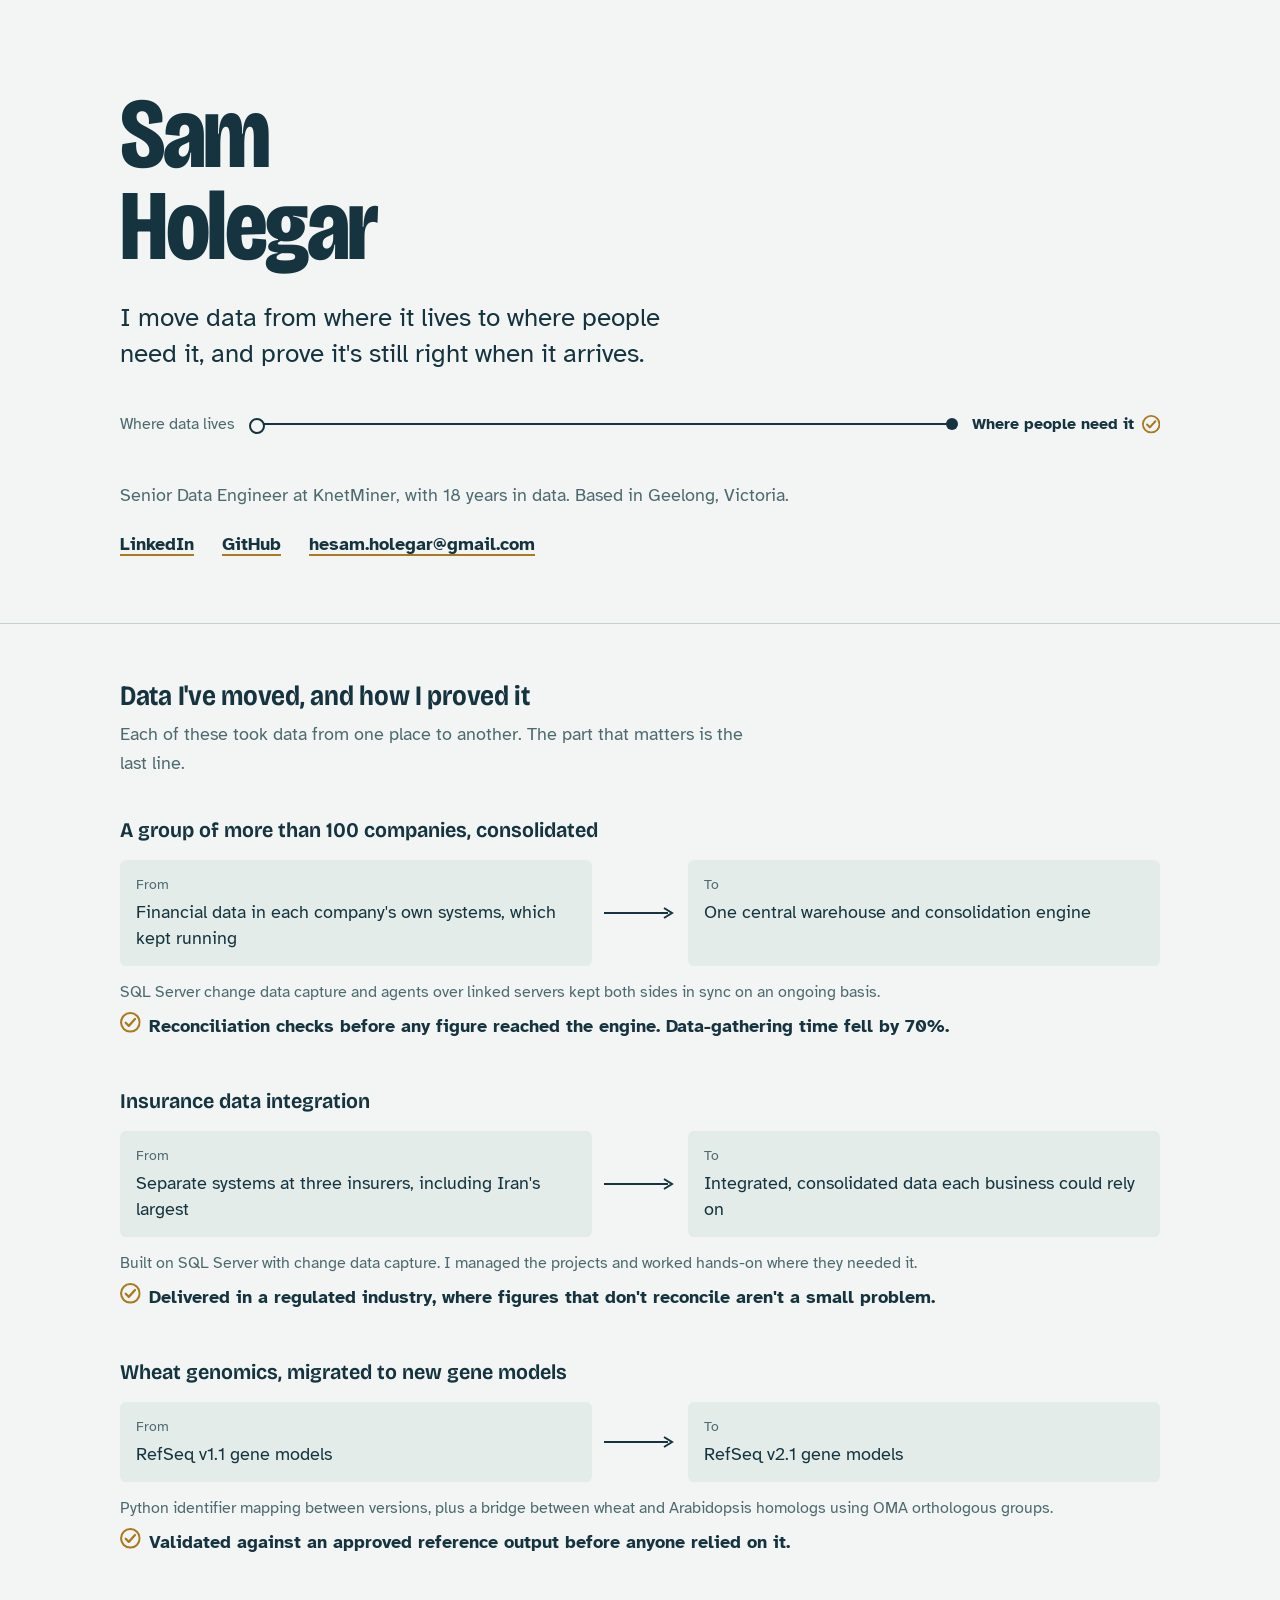
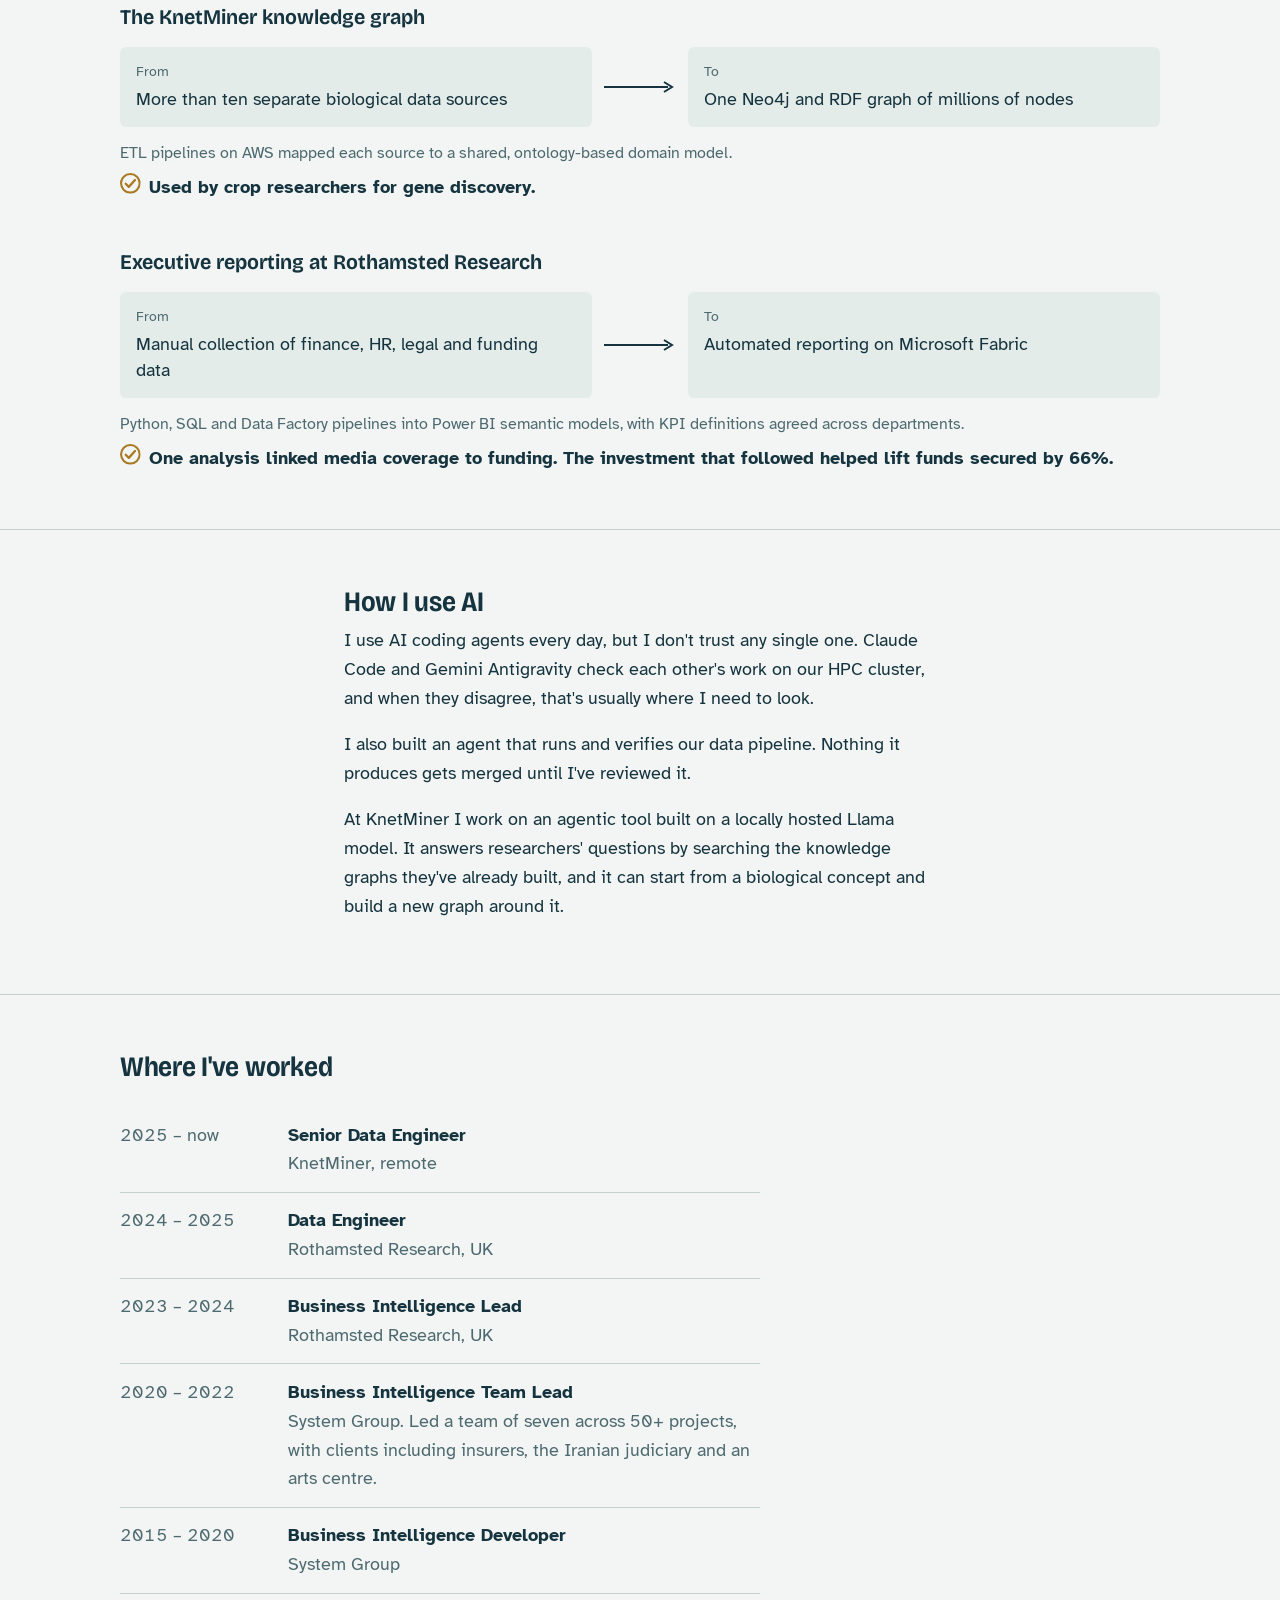
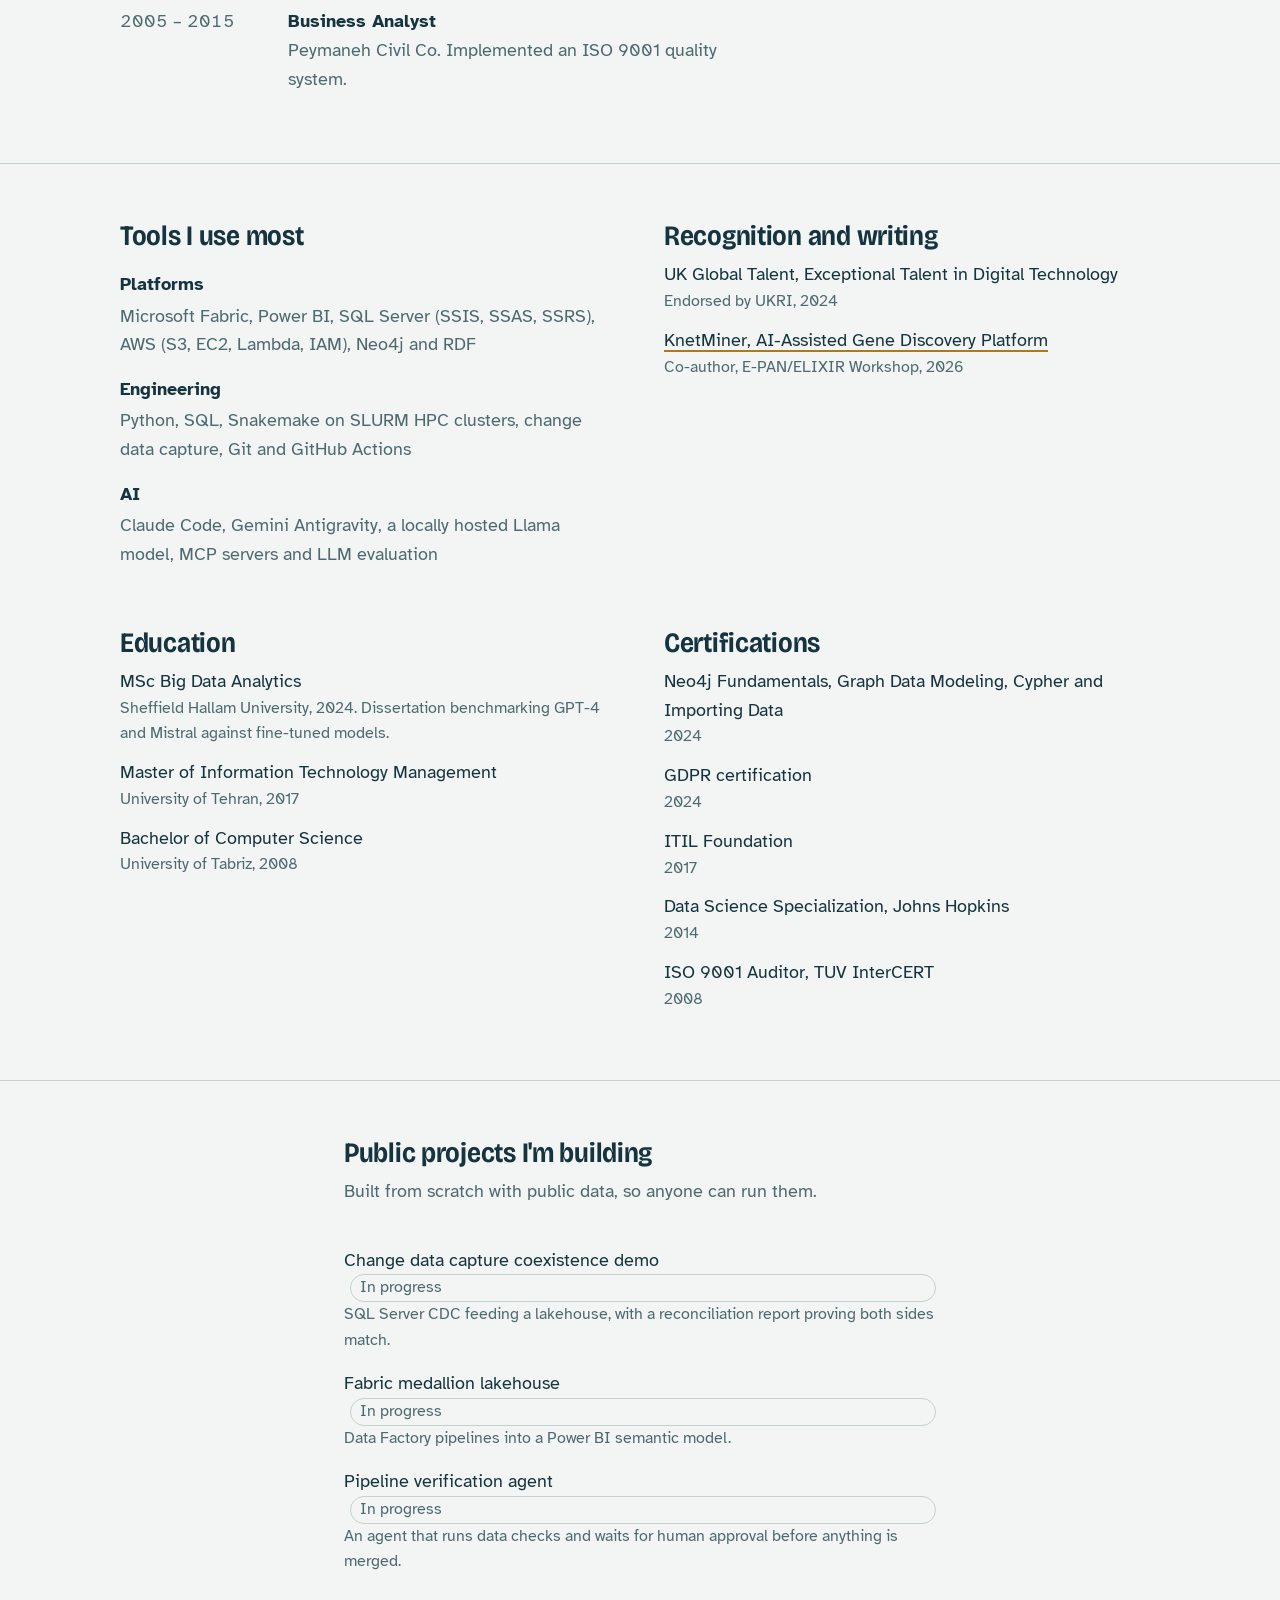
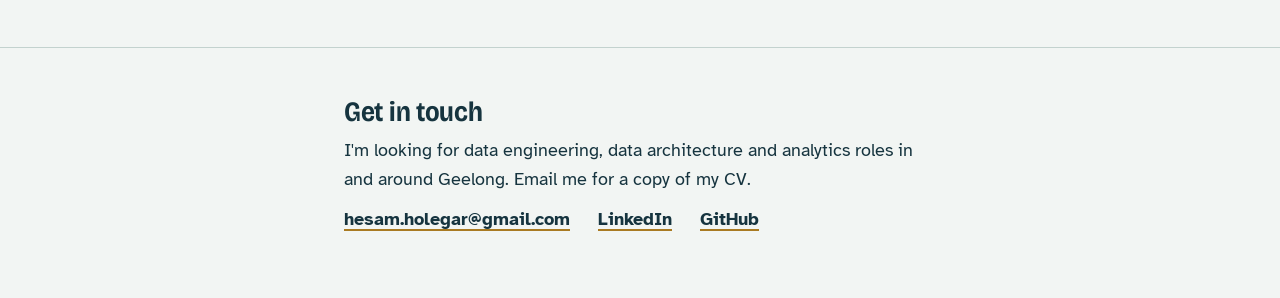
==== index.html @ 8b922f8f "Add files via upload" ====
<!DOCTYPE html>
<html lang="en-AU">
<head>
<meta charset="utf-8">
<meta name="viewport" content="width=device-width, initial-scale=1">
<title>Sam Holegar, data engineer in Geelong</title>
<meta name="description" content="Sam Holegar is a data engineer in Geelong, Victoria. Data migration, change data capture, Microsoft Fabric, AWS and agentic AI.">
<meta property="og:title" content="Sam Holegar, data engineer in Geelong">
<meta property="og:description" content="I move data from where it lives to where people need it, and prove it's still right when it arrives.">
<meta property="og:type" content="website">
<meta name="color-scheme" content="light dark">
<link rel="preconnect" href="https://fonts.googleapis.com">
<link rel="preconnect" href="https://fonts.gstatic.com" crossorigin>
<link href="https://fonts.googleapis.com/css2?family=Atkinson+Hyperlegible:wght@400;700&family=Bricolage+Grotesque:opsz,wdth,wght@12..96,75..100,400..800&display=swap" rel="stylesheet">
<style>
  :root {
    --paper: #F2F5F3;
    --ink: #16343F;
    --muted: #4E6A70;
    --line: #C3D2CE;
    --wheat: #A97A22;
    --tint: #E4ECE9;
    --display: "Bricolage Grotesque", "Avenir Next Condensed", "Arial Narrow", system-ui, sans-serif;
    --text: "Atkinson Hyperlegible", "Segoe UI", system-ui, sans-serif;
  }
  @media (prefers-color-scheme: dark) {
    :root {
      color-scheme: dark;
      --paper: #0F2229;
      --ink: #E4ECE8;
      --muted: #9DB3B2;
      --line: #2B4852;
      --wheat: #D9B45E;
      --tint: #15303A;
    }
  }

  * { box-sizing: border-box; }
  html { -webkit-text-size-adjust: 100%; }
  body {
    margin: 0;
    background: var(--paper);
    color: var(--ink);
    font-family: var(--text);
    font-size: 1.125rem;
    line-height: 1.6;
  }
  a { color: inherit; text-decoration-color: var(--wheat); text-decoration-thickness: 2px; text-underline-offset: 4px; }
  a:hover { text-decoration-thickness: 3px; }
  :focus-visible { outline: 3px solid var(--wheat); outline-offset: 3px; border-radius: 2px; }

  .skip { position: absolute; left: -999px; top: 0; background: var(--ink); color: var(--paper); padding: .5rem 1rem; }
  .skip:focus { left: 1rem; top: 1rem; z-index: 10; }

  .wrap { max-width: 68rem; margin: 0 auto; padding: 0 1.5rem; }
  .measure { max-width: 40rem; }

  /* Hero */
  header.hero { padding: 5.5rem 0 4rem; }
  h1 {
    font-family: var(--display);
    font-variation-settings: "wdth" 82, "opsz" 96;
    font-weight: 750;
    font-size: clamp(3rem, 9vw, 6.25rem);
    line-height: .92;
    letter-spacing: -.025em;
    margin: 0 0 1.75rem;
  }
  .thesis { font-size: clamp(1.25rem, 2.4vw, 1.6rem); line-height: 1.4; margin: 0 0 2.5rem; max-width: 34rem; }

  /* The signature line: where data lives, to where people need it, checked */
  .journey { display: grid; grid-template-columns: auto 1fr auto; align-items: center; gap: 1rem; margin: 0 0 2.75rem; color: var(--muted); font-size: 1rem; }
  .journey .track { position: relative; height: 2px; background: var(--ink); }
  .journey .track::before, .journey .track::after { content: ""; position: absolute; top: -5px; width: 12px; height: 12px; border-radius: 50%; }
  .journey .track::before { left: -2px; background: var(--paper); border: 2px solid var(--ink); }
  .journey .track::after { right: -2px; background: var(--ink); }
  .journey .end { display: inline-flex; align-items: center; gap: .5rem; color: var(--ink); font-weight: 700; }
  .check { width: 1.15em; height: 1.15em; flex: none; color: var(--wheat); }

  .who { margin: 0 0 1.25rem; color: var(--muted); }
  .links { display: flex; flex-wrap: wrap; gap: .75rem 1.75rem; margin: 0; padding: 0; list-style: none; font-weight: 700; }

  /* Sections */
  section { padding: 3.5rem 0; border-top: 1px solid var(--line); }
  h2 {
    font-family: var(--display);
    font-variation-settings: "wdth" 90, "opsz" 48;
    font-weight: 650;
    font-size: 1.75rem;
    line-height: 1.15;
    letter-spacing: -.01em;
    margin: 0 0 .5rem;
  }
  .lede { color: var(--muted); margin: 0 0 2.5rem; }
  h3 { font-family: var(--display); font-variation-settings: "wdth" 95, "opsz" 24; font-weight: 650; font-size: 1.3rem; margin: 0 0 1rem; line-height: 1.25; }

  /* Work as reconciliations */
  .moves { list-style: none; margin: 0; padding: 0; display: grid; gap: 3rem; }
  .move .flow { display: grid; grid-template-columns: 1fr 4.5rem 1fr; align-items: stretch; gap: .75rem; }
  .side { background: var(--tint); padding: .9rem 1rem; border-radius: 6px; }
  .side small { display: block; color: var(--muted); font-size: .85rem; margin-bottom: .2rem; }
  .side p { margin: 0; line-height: 1.45; }
  .arrow { align-self: center; color: var(--ink); }
  .arrow svg { display: block; width: 100%; height: 14px; }
  .arrow .v { display: none; }
  .how { margin: .9rem 0 .4rem; color: var(--muted); font-size: 1rem; }
  .proof { display: flex; gap: .5rem; align-items: flex-start; margin: 0; font-weight: 700; }

  /* AI */
  .ai p { margin: 0 0 1.1rem; }

  /* Timeline (a real sequence) */
  .timeline { list-style: none; margin: 0; padding: 0; }
  .timeline li { display: grid; grid-template-columns: 9.5rem 1fr; gap: 1rem; padding: .85rem 0; border-bottom: 1px solid var(--line); }
  .timeline li:last-child { border-bottom: 0; }
  .timeline .when { color: var(--muted); font-variant-numeric: tabular-nums; }
  .timeline .role { font-weight: 700; }
  .timeline .where { display: block; font-weight: 400; color: var(--muted); }

  .cols { display: grid; grid-template-columns: repeat(2, minmax(0, 1fr)); gap: 2.5rem 3rem; }
  .plain { margin: 0; padding: 0; list-style: none; }
  .plain li { margin: 0 0 .7rem; }
  .plain li span { display: block; color: var(--muted); font-size: 1rem; }
  .stack dt { font-weight: 700; margin-top: 1rem; }
  .stack dt:first-child { margin-top: 0; }
  .stack dd { margin: .15rem 0 0; color: var(--muted); }

  .building li { margin-bottom: 1rem; }
  .status { display: inline-block; font-size: .85rem; color: var(--muted); border: 1px solid var(--line); border-radius: 999px; padding: 0 .6rem; margin-left: .35rem; }

  footer { border-top: 1px solid var(--line); padding: 3rem 0 4rem; }
  footer p { margin: 0 0 .75rem; }

  @media (max-width: 720px) {
    body { font-size: 1.0625rem; }
    header.hero { padding: 3.5rem 0 3rem; }
    .journey { grid-template-columns: 1fr; gap: .6rem; }
    .journey .track { height: 2px; width: 100%; }
    .move .flow { grid-template-columns: 1fr; }
    .arrow { justify-self: start; width: 14px; height: 2.25rem; }
    .arrow svg { width: 14px; height: 100%; transform: none; }
    .arrow .h { display: none; }
    .arrow .v { display: block; }
    .timeline li { grid-template-columns: 1fr; gap: .1rem; }
    .cols { grid-template-columns: 1fr; }
  }
</style>
</head>
<body>
<a class="skip" href="#work">Skip to my work</a>

<svg width="0" height="0" style="position:absolute" aria-hidden="true">
  <symbol id="tick" viewBox="0 0 20 20"><circle cx="10" cy="10" r="9" fill="none" stroke="currentColor" stroke-width="2"/><path d="M5.5 10.4l3 3 6-6.6" fill="none" stroke="currentColor" stroke-width="2.2" stroke-linecap="round" stroke-linejoin="round"/></symbol>
</svg>

<header class="hero">
  <div class="wrap">
    <h1>Sam<br>Holegar</h1>
    <p class="thesis">I move data from where it lives to where people need it, and prove it's still right when it arrives.</p>

    <div class="journey" aria-hidden="true">
      <span>Where data lives</span>
      <span class="track"></span>
      <span class="end">Where people need it <svg class="check"><use href="#tick"/></svg></span>
    </div>

    <p class="who">Senior Data Engineer at KnetMiner, with 18 years in data. Based in Geelong, Victoria.</p>
    <ul class="links">
      <li><a href="https://www.linkedin.com/in/holegar">LinkedIn</a></li>
      <li><a href="https://github.com/holegar">GitHub</a></li>
      <li><a href="mailto:hesam.holegar@gmail.com">hesam.holegar@gmail.com</a></li>
    </ul>
  </div>
</header>

<main>
  <section id="work">
    <div class="wrap">
      <h2>Data I've moved, and how I proved it</h2>
      <p class="lede measure">Each of these took data from one place to another. The part that matters is the last line.</p>

      <ol class="moves">
        <li class="move">
          <h3>A group of more than 100 companies, consolidated</h3>
          <div class="flow">
            <div class="side"><small>From</small><p>Financial data in each company's own systems, which kept running</p></div>
            <div class="arrow" aria-hidden="true"><svg class="h" viewBox="0 0 72 14" preserveAspectRatio="none"><path d="M0 7h64" stroke="currentColor" stroke-width="2"/><path d="M60 2l8 5-8 5" fill="none" stroke="currentColor" stroke-width="2"/></svg><svg class="v" viewBox="0 0 14 36" preserveAspectRatio="none"><path d="M7 0v28" stroke="currentColor" stroke-width="2"/><path d="M2 24l5 8 5-8" fill="none" stroke="currentColor" stroke-width="2"/></svg></div>
            <div class="side"><small>To</small><p>One central warehouse and consolidation engine</p></div>
          </div>
          <p class="how">SQL Server change data capture and agents over linked servers kept both sides in sync on an ongoing basis.</p>
          <p class="proof"><svg class="check"><use href="#tick"/></svg><span>Reconciliation checks before any figure reached the engine. Data-gathering time fell by 70%.</span></p>
        </li>

        <li class="move">
          <h3>Insurance data integration</h3>
          <div class="flow">
            <div class="side"><small>From</small><p>Separate systems at three insurers, including Iran's largest</p></div>
            <div class="arrow" aria-hidden="true"><svg class="h" viewBox="0 0 72 14" preserveAspectRatio="none"><path d="M0 7h64" stroke="currentColor" stroke-width="2"/><path d="M60 2l8 5-8 5" fill="none" stroke="currentColor" stroke-width="2"/></svg><svg class="v" viewBox="0 0 14 36" preserveAspectRatio="none"><path d="M7 0v28" stroke="currentColor" stroke-width="2"/><path d="M2 24l5 8 5-8" fill="none" stroke="currentColor" stroke-width="2"/></svg></div>
            <div class="side"><small>To</small><p>Integrated, consolidated data each business could rely on</p></div>
          </div>
          <p class="how">Built on SQL Server with change data capture. I managed the projects and worked hands-on where they needed it.</p>
          <p class="proof"><svg class="check"><use href="#tick"/></svg><span>Delivered in a regulated industry, where figures that don't reconcile aren't a small problem.</span></p>
        </li>

        <li class="move">
          <h3>Wheat genomics, migrated to new gene models</h3>
          <div class="flow">
            <div class="side"><small>From</small><p>RefSeq v1.1 gene models</p></div>
            <div class="arrow" aria-hidden="true"><svg class="h" viewBox="0 0 72 14" preserveAspectRatio="none"><path d="M0 7h64" stroke="currentColor" stroke-width="2"/><path d="M60 2l8 5-8 5" fill="none" stroke="currentColor" stroke-width="2"/></svg><svg class="v" viewBox="0 0 14 36" preserveAspectRatio="none"><path d="M7 0v28" stroke="currentColor" stroke-width="2"/><path d="M2 24l5 8 5-8" fill="none" stroke="currentColor" stroke-width="2"/></svg></div>
            <div class="side"><small>To</small><p>RefSeq v2.1 gene models</p></div>
          </div>
          <p class="how">Python identifier mapping between versions, plus a bridge between wheat and Arabidopsis homologs using OMA orthologous groups.</p>
          <p class="proof"><svg class="check"><use href="#tick"/></svg><span>Validated against an approved reference output before anyone relied on it.</span></p>
        </li>

        <li class="move">
          <h3>The KnetMiner knowledge graph</h3>
          <div class="flow">
            <div class="side"><small>From</small><p>More than ten separate biological data sources</p></div>
            <div class="arrow" aria-hidden="true"><svg class="h" viewBox="0 0 72 14" preserveAspectRatio="none"><path d="M0 7h64" stroke="currentColor" stroke-width="2"/><path d="M60 2l8 5-8 5" fill="none" stroke="currentColor" stroke-width="2"/></svg><svg class="v" viewBox="0 0 14 36" preserveAspectRatio="none"><path d="M7 0v28" stroke="currentColor" stroke-width="2"/><path d="M2 24l5 8 5-8" fill="none" stroke="currentColor" stroke-width="2"/></svg></div>
            <div class="side"><small>To</small><p>One Neo4j and RDF graph of millions of nodes</p></div>
          </div>
          <p class="how">ETL pipelines on AWS mapped each source to a shared, ontology-based domain model.</p>
          <p class="proof"><svg class="check"><use href="#tick"/></svg><span>Used by crop researchers for gene discovery.</span></p>
        </li>

        <li class="move">
          <h3>Executive reporting at Rothamsted Research</h3>
          <div class="flow">
            <div class="side"><small>From</small><p>Manual collection of finance, HR, legal and funding data</p></div>
            <div class="arrow" aria-hidden="true"><svg class="h" viewBox="0 0 72 14" preserveAspectRatio="none"><path d="M0 7h64" stroke="currentColor" stroke-width="2"/><path d="M60 2l8 5-8 5" fill="none" stroke="currentColor" stroke-width="2"/></svg><svg class="v" viewBox="0 0 14 36" preserveAspectRatio="none"><path d="M7 0v28" stroke="currentColor" stroke-width="2"/><path d="M2 24l5 8 5-8" fill="none" stroke="currentColor" stroke-width="2"/></svg></div>
            <div class="side"><small>To</small><p>Automated reporting on Microsoft Fabric</p></div>
          </div>
          <p class="how">Python, SQL and Data Factory pipelines into Power BI semantic models, with KPI definitions agreed across departments.</p>
          <p class="proof"><svg class="check"><use href="#tick"/></svg><span>One analysis linked media coverage to funding. The investment that followed helped lift funds secured by 66%.</span></p>
        </li>
      </ol>
    </div>
  </section>

  <section class="ai">
    <div class="wrap measure">
      <h2>How I use AI</h2>
      <p>I use AI coding agents every day, but I don't trust any single one. Claude Code and Gemini Antigravity check each other's work on our HPC cluster, and when they disagree, that's usually where I need to look.</p>
      <p>I also built an agent that runs and verifies our data pipeline. Nothing it produces gets merged until I've reviewed it.</p>
      <p>At KnetMiner I work on an agentic tool built on a locally hosted Llama model. It answers researchers' questions by searching the knowledge graphs they've already built, and it can start from a biological concept and build a new graph around it.</p>
    </div>
  </section>

  <section>
    <div class="wrap">
      <h2>Where I've worked</h2>
      <ol class="timeline measure" style="margin-top:1.5rem">
        <li><span class="when">2025 – now</span><span class="role">Senior Data Engineer<span class="where">KnetMiner, remote</span></span></li>
        <li><span class="when">2024 – 2025</span><span class="role">Data Engineer<span class="where">Rothamsted Research, UK</span></span></li>
        <li><span class="when">2023 – 2024</span><span class="role">Business Intelligence Lead<span class="where">Rothamsted Research, UK</span></span></li>
        <li><span class="when">2020 – 2022</span><span class="role">Business Intelligence Team Lead<span class="where">System Group. Led a team of seven across 50+ projects, with clients including insurers, the Iranian judiciary and an arts centre.</span></span></li>
        <li><span class="when">2015 – 2020</span><span class="role">Business Intelligence Developer<span class="where">System Group</span></span></li>
        <li><span class="when">2005 – 2015</span><span class="role">Business Analyst<span class="where">Peymaneh Civil Co. Implemented an ISO 9001 quality system.</span></span></li>
      </ol>
    </div>
  </section>

  <section>
    <div class="wrap cols">
      <div>
        <h2>Tools I use most</h2>
        <dl class="stack">
          <dt>Platforms</dt>
          <dd>Microsoft Fabric, Power BI, SQL Server (SSIS, SSAS, SSRS), AWS (S3, EC2, Lambda, IAM), Neo4j and RDF</dd>
          <dt>Engineering</dt>
          <dd>Python, SQL, Snakemake on SLURM HPC clusters, change data capture, Git and GitHub Actions</dd>
          <dt>AI</dt>
          <dd>Claude Code, Gemini Antigravity, a locally hosted Llama model, MCP servers and LLM evaluation</dd>
        </dl>
      </div>
      <div>
        <h2>Recognition and writing</h2>
        <ul class="plain">
          <li>UK Global Talent, Exceptional Talent in Digital Technology<span>Endorsed by UKRI, 2024</span></li>
          <li><a href="https://zenodo.org/records/21065072">KnetMiner, AI-Assisted Gene Discovery Platform</a><span>Co-author, E-PAN/ELIXIR Workshop, 2026</span></li>
        </ul>
      </div>
      <div>
        <h2>Education</h2>
        <ul class="plain">
          <li>MSc Big Data Analytics<span>Sheffield Hallam University, 2024. Dissertation benchmarking GPT-4 and Mistral against fine-tuned models.</span></li>
          <li>Master of Information Technology Management<span>University of Tehran, 2017</span></li>
          <li>Bachelor of Computer Science<span>University of Tabriz, 2008</span></li>
        </ul>
      </div>
      <div>
        <h2>Certifications</h2>
        <ul class="plain">
          <li>Neo4j Fundamentals, Graph Data Modeling, Cypher and Importing Data<span>2024</span></li>
          <li>GDPR certification<span>2024</span></li>
          <li>ITIL Foundation<span>2017</span></li>
          <li>Data Science Specialization, Johns Hopkins<span>2014</span></li>
          <li>ISO 9001 Auditor, TUV InterCERT<span>2008</span></li>
        </ul>
      </div>
    </div>
  </section>

  <section>
    <div class="wrap measure">
      <h2>Public projects I'm building</h2>
      <p class="lede">Built from scratch with public data, so anyone can run them.</p>
      <ul class="plain building">
        <li>Change data capture coexistence demo <span class="status">In progress</span><span>SQL Server CDC feeding a lakehouse, with a reconciliation report proving both sides match.</span></li>
        <li>Fabric medallion lakehouse <span class="status">In progress</span><span>Data Factory pipelines into a Power BI semantic model.</span></li>
        <li>Pipeline verification agent <span class="status">In progress</span><span>An agent that runs data checks and waits for human approval before anything is merged.</span></li>
      </ul>
    </div>
  </section>
</main>

<footer>
  <div class="wrap measure">
    <h2>Get in touch</h2>
    <p>I'm looking for data engineering, data architecture and analytics roles in and around Geelong. Email me for a copy of my CV.</p>
    <ul class="links">
      <li><a href="mailto:hesam.holegar@gmail.com">hesam.holegar@gmail.com</a></li>
      <li><a href="https://www.linkedin.com/in/holegar">LinkedIn</a></li>
      <li><a href="https://github.com/holegar">GitHub</a></li>
    </ul>
  </div>
</footer>
</body>
</html>
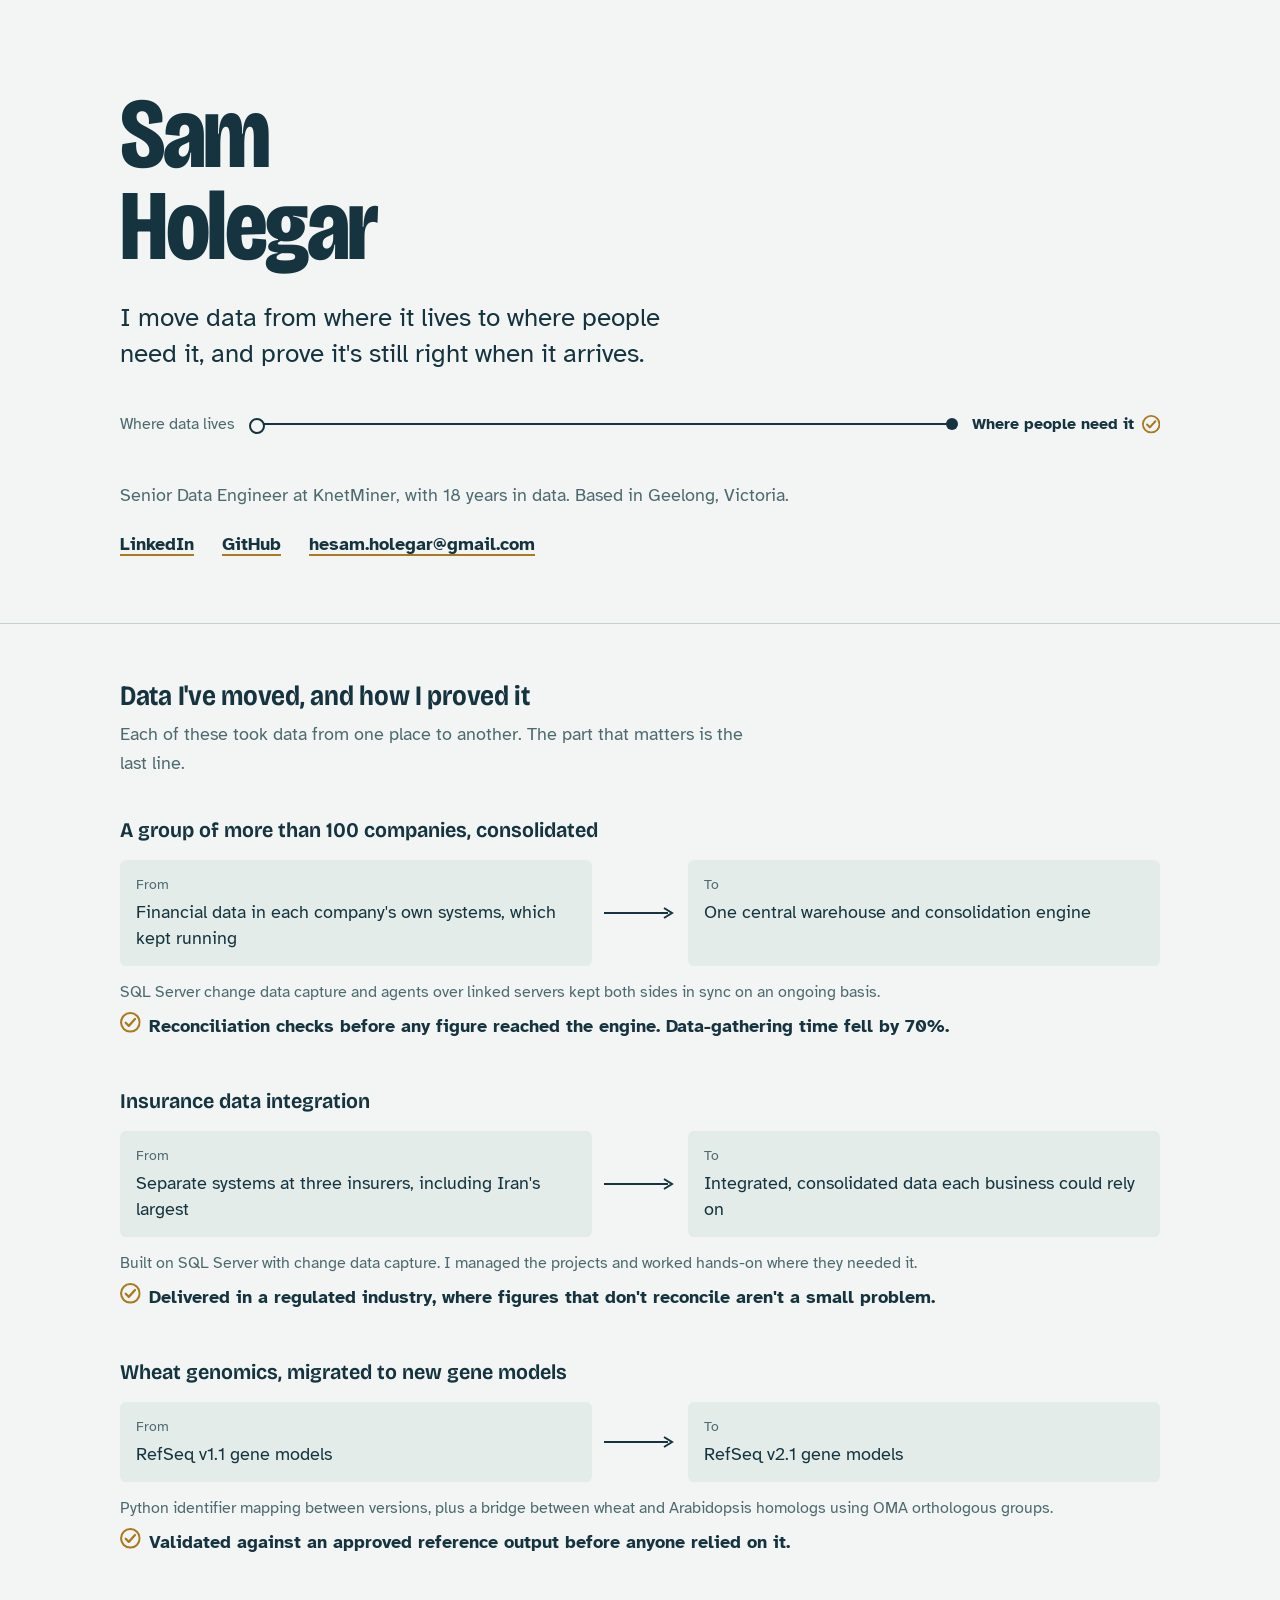
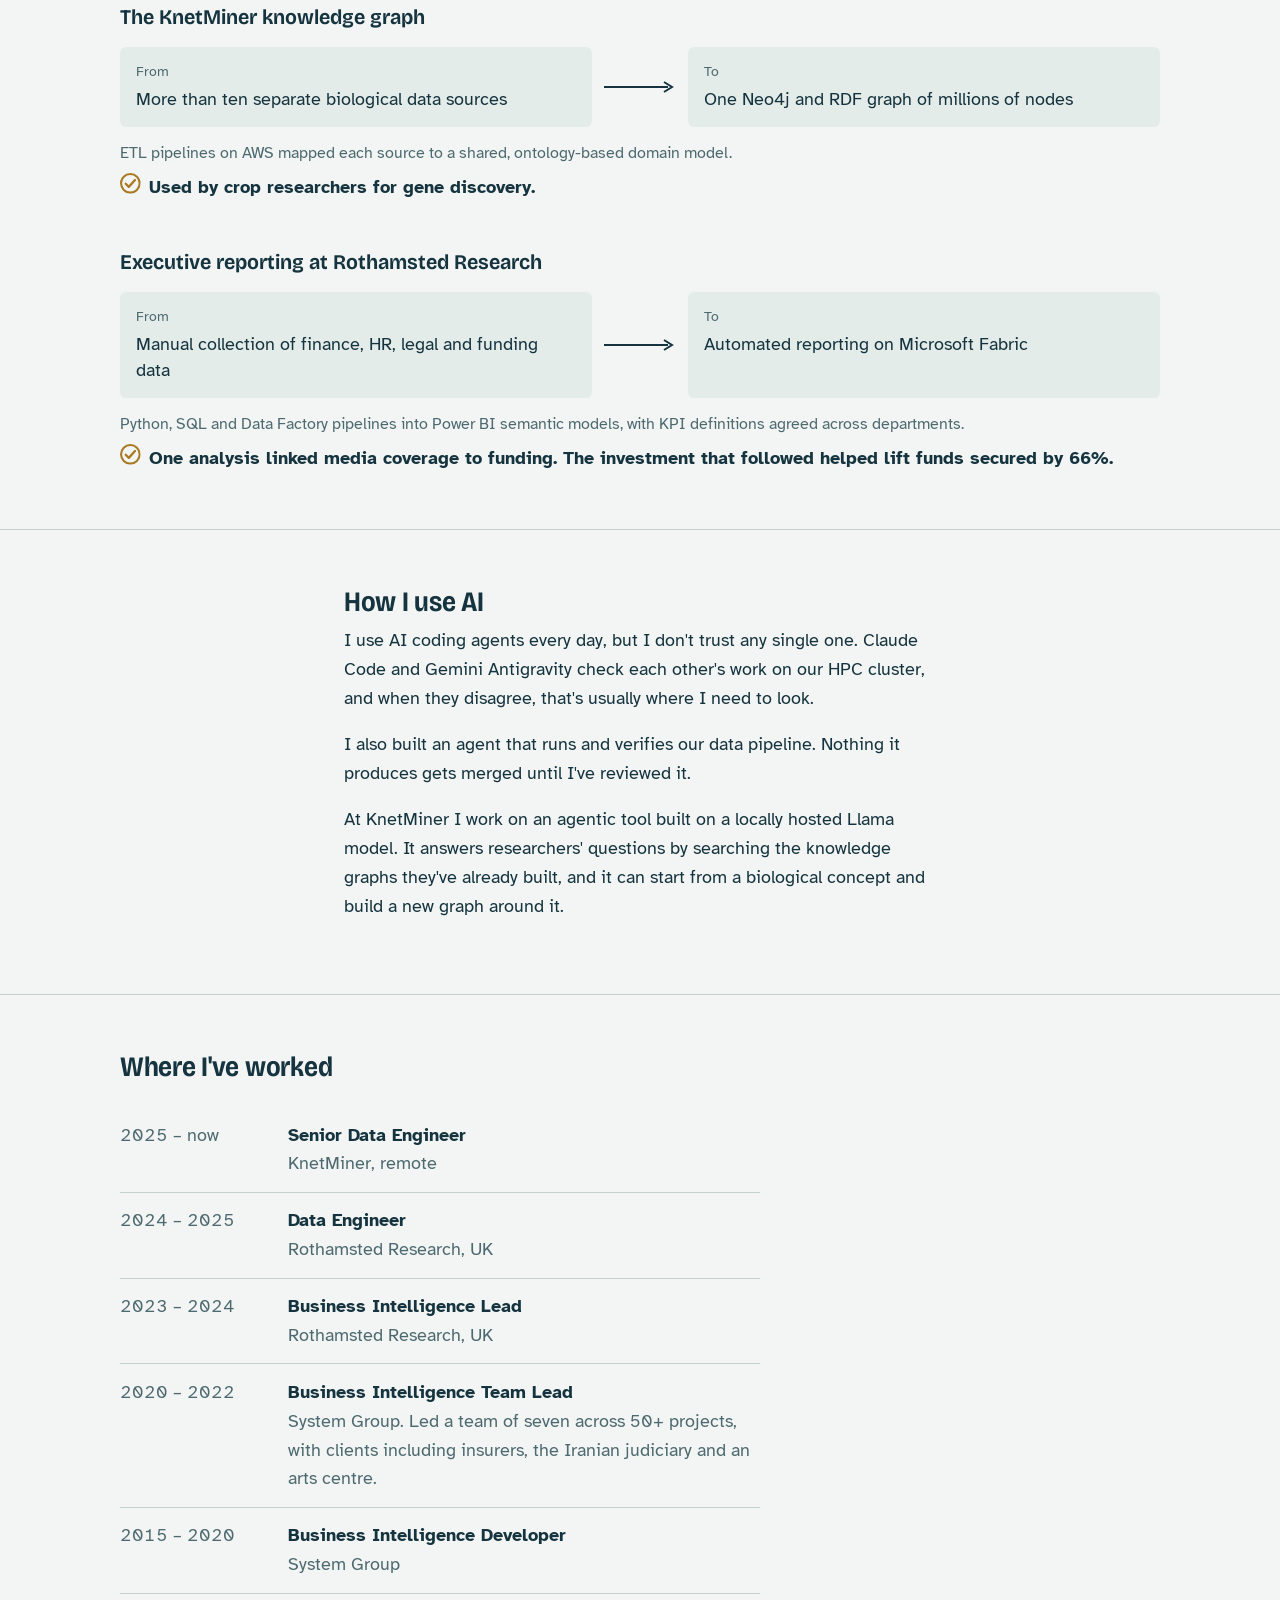
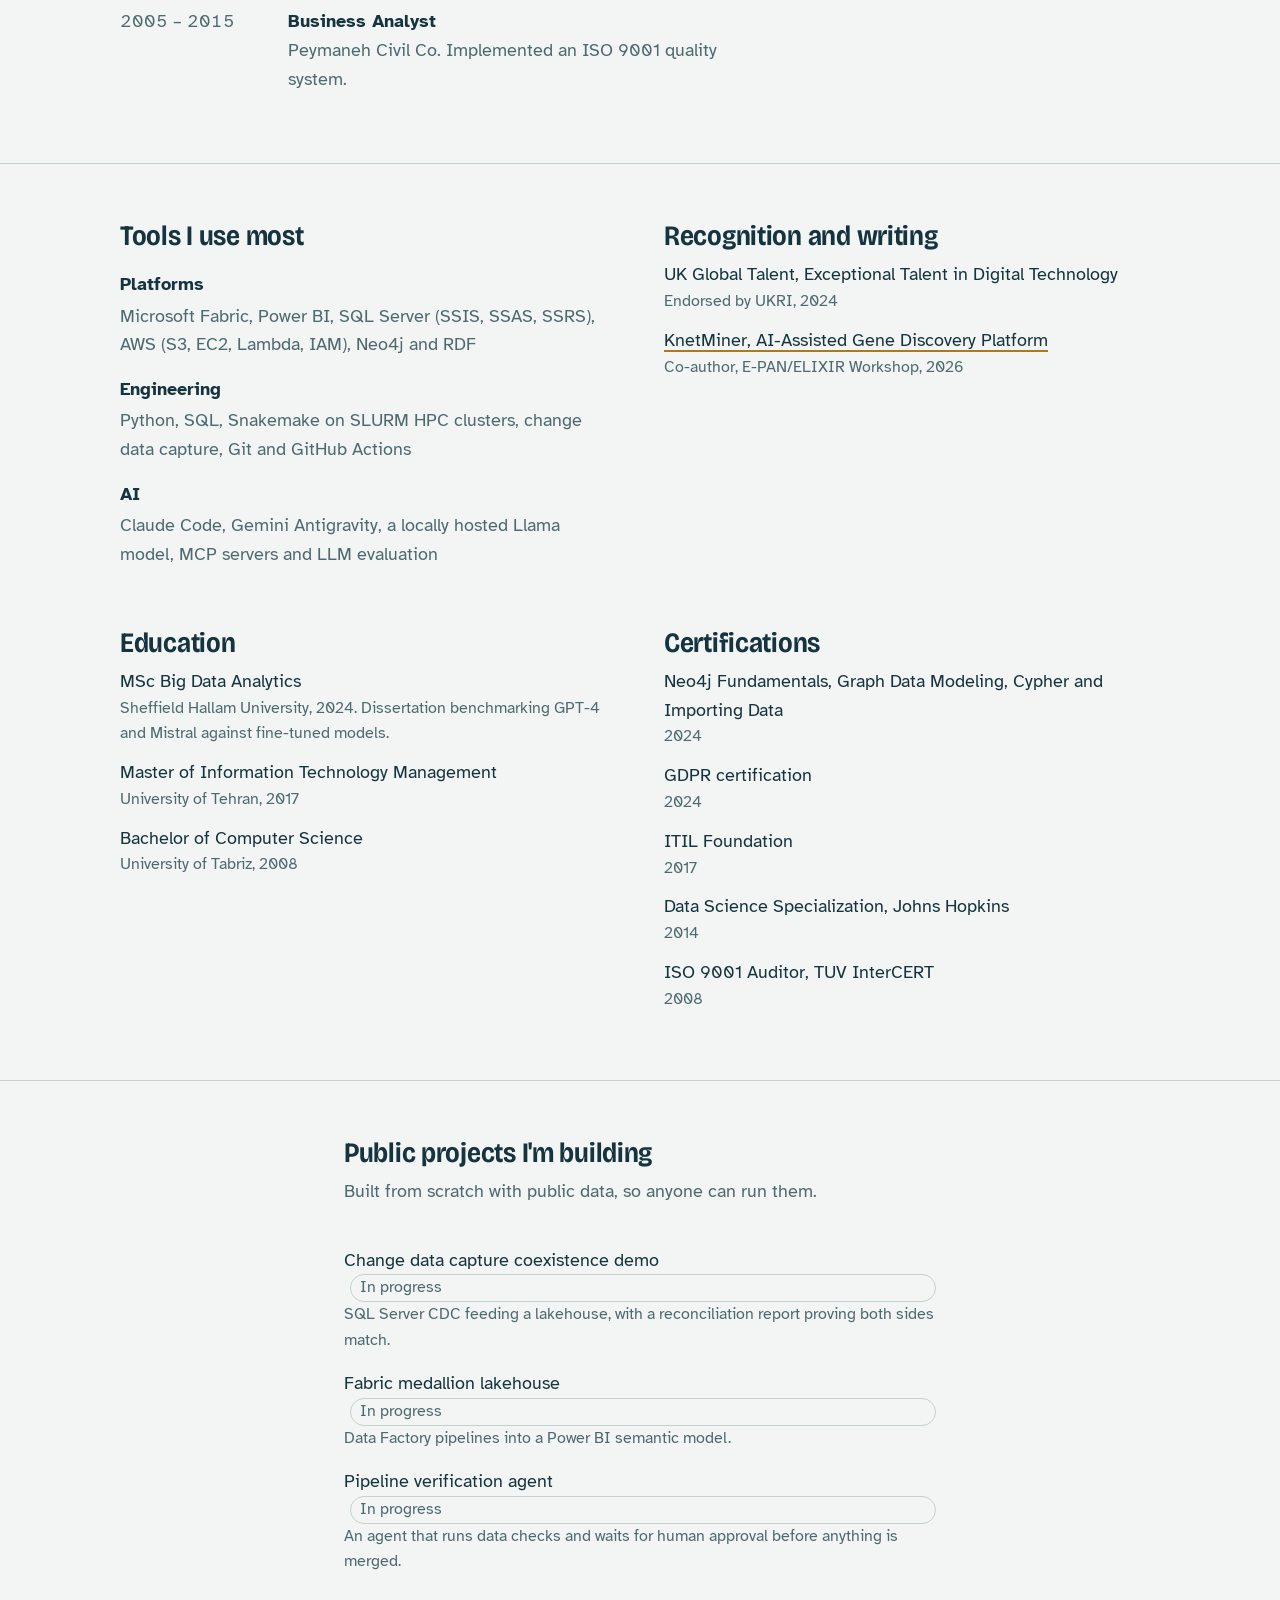
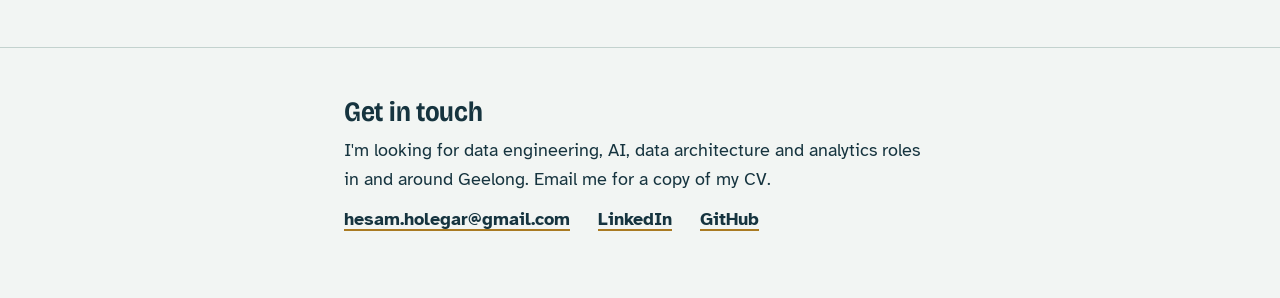
==== commit 9e58c7d2: "Update job roles in footer description" ====
--- a/index.html
+++ b/index.html
@@ -318,7 +318,7 @@
 <footer>
   <div class="wrap measure">
     <h2>Get in touch</h2>
-    <p>I'm looking for data engineering, data architecture and analytics roles in and around Geelong. Email me for a copy of my CV.</p>
+    <p>I'm looking for data engineering, AI, data architecture and analytics roles in and around Geelong. Email me for a copy of my CV.</p>
     <ul class="links">
       <li><a href="mailto:hesam.holegar@gmail.com">hesam.holegar@gmail.com</a></li>
       <li><a href="https://www.linkedin.com/in/holegar">LinkedIn</a></li>
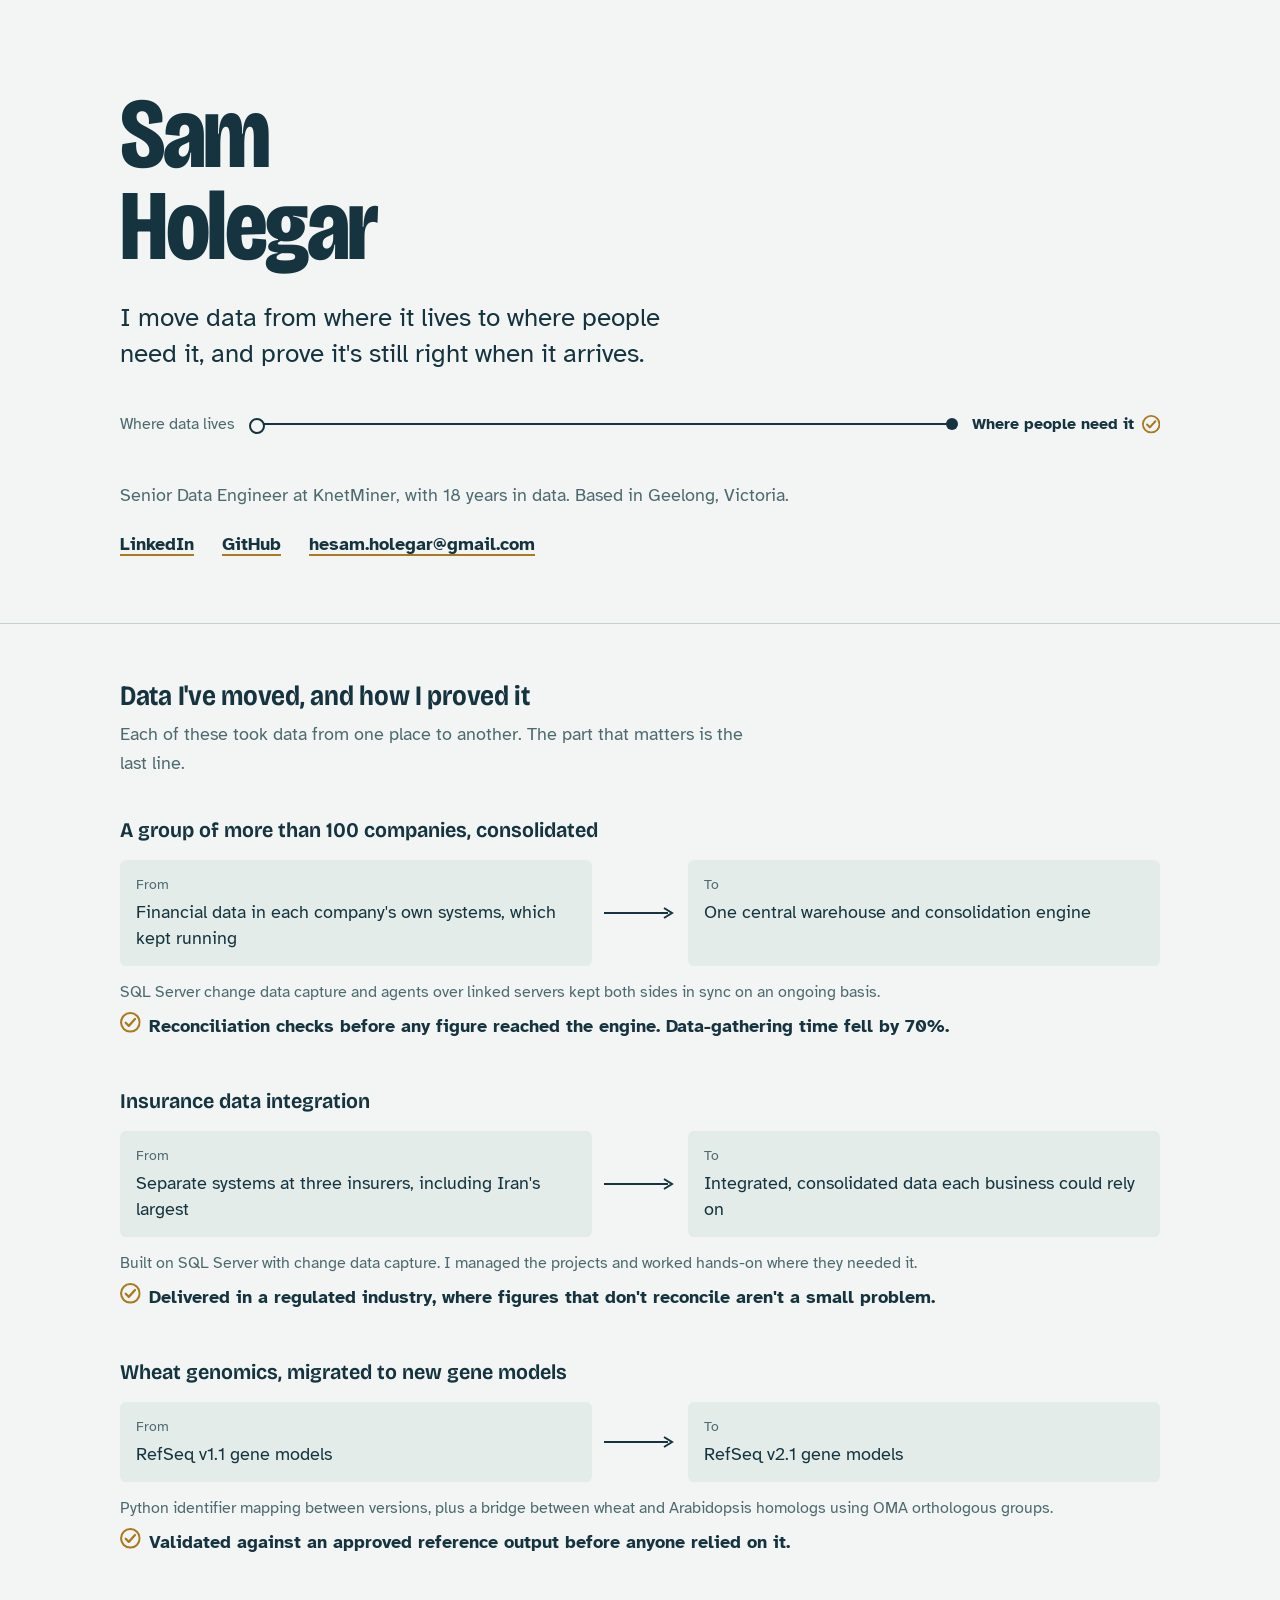
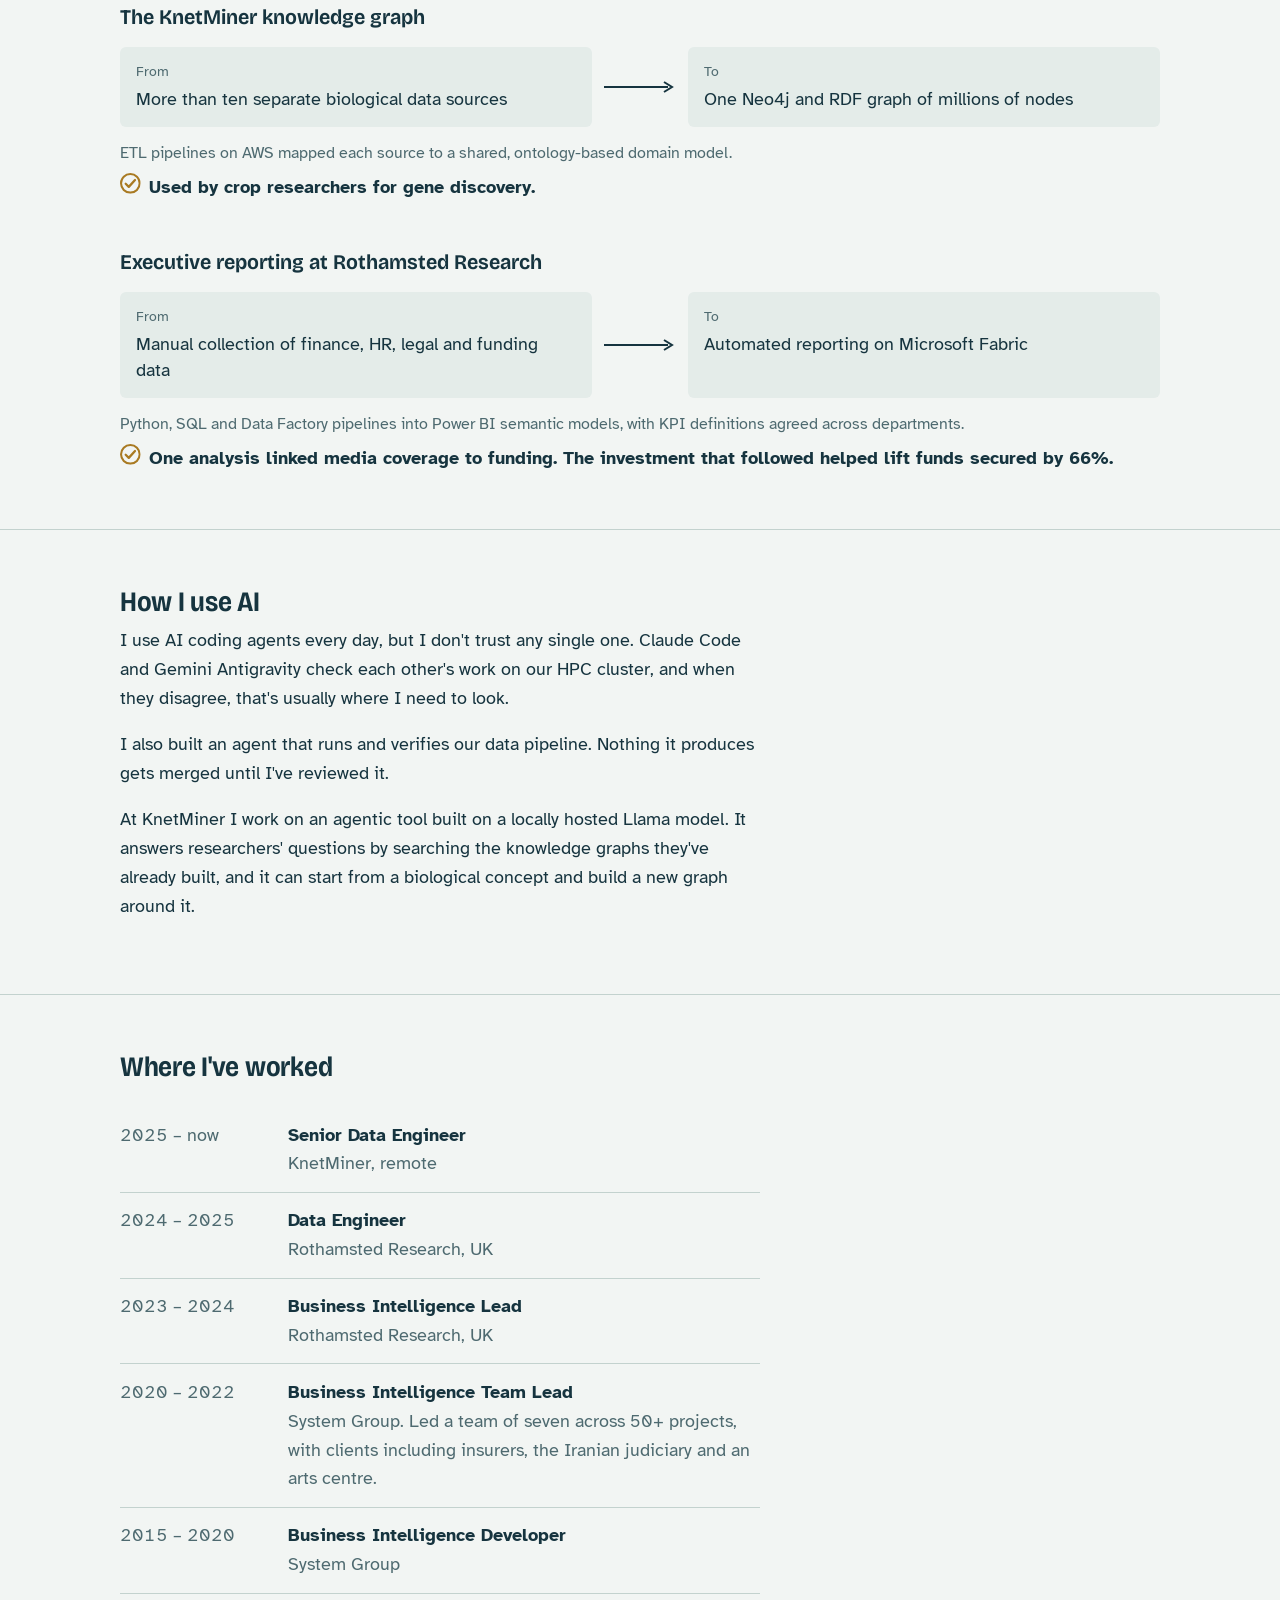
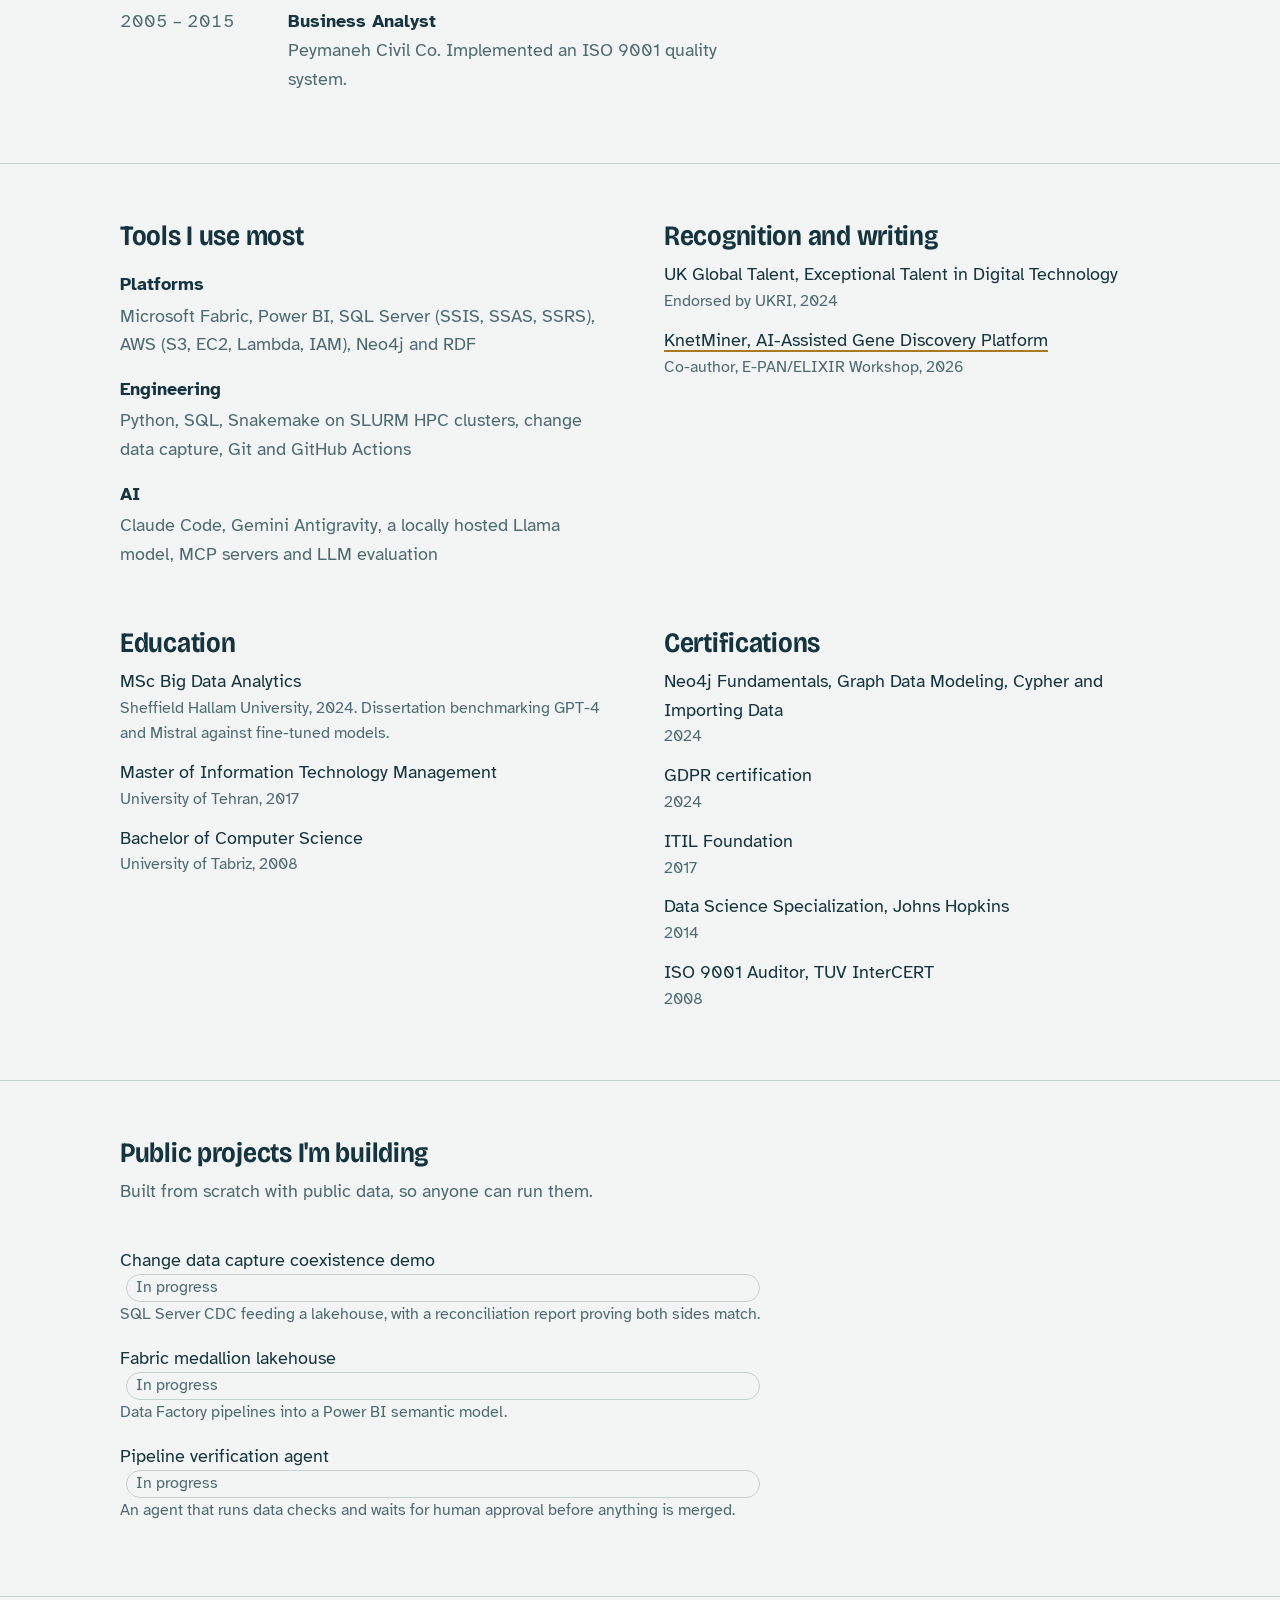
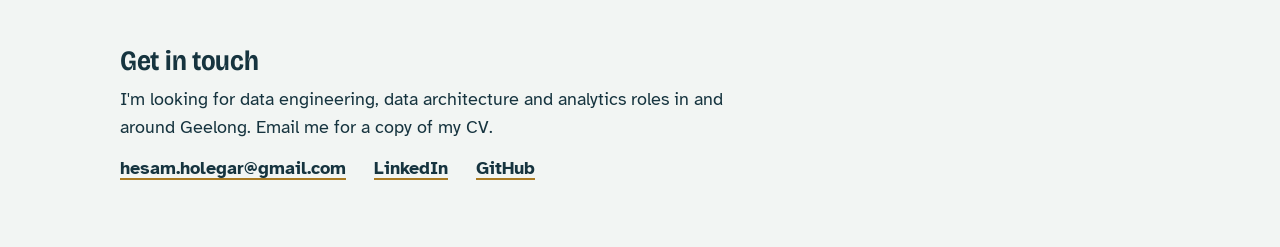
==== commit b2c6eb47: "Publish portfolio site Co-Authored-By: Claude Opus 5.5 <noreply@anthropic.com>" ====
--- a/index.html
+++ b/index.html
@@ -12,139 +12,7 @@
 <link rel="preconnect" href="https://fonts.googleapis.com">
 <link rel="preconnect" href="https://fonts.gstatic.com" crossorigin>
 <link href="https://fonts.googleapis.com/css2?family=Atkinson+Hyperlegible:wght@400;700&family=Bricolage+Grotesque:opsz,wdth,wght@12..96,75..100,400..800&display=swap" rel="stylesheet">
-<style>
-  :root {
-    --paper: #F2F5F3;
-    --ink: #16343F;
-    --muted: #4E6A70;
-    --line: #C3D2CE;
-    --wheat: #A97A22;
-    --tint: #E4ECE9;
-    --display: "Bricolage Grotesque", "Avenir Next Condensed", "Arial Narrow", system-ui, sans-serif;
-    --text: "Atkinson Hyperlegible", "Segoe UI", system-ui, sans-serif;
-  }
-  @media (prefers-color-scheme: dark) {
-    :root {
-      color-scheme: dark;
-      --paper: #0F2229;
-      --ink: #E4ECE8;
-      --muted: #9DB3B2;
-      --line: #2B4852;
-      --wheat: #D9B45E;
-      --tint: #15303A;
-    }
-  }
-
-  * { box-sizing: border-box; }
-  html { -webkit-text-size-adjust: 100%; }
-  body {
-    margin: 0;
-    background: var(--paper);
-    color: var(--ink);
-    font-family: var(--text);
-    font-size: 1.125rem;
-    line-height: 1.6;
-  }
-  a { color: inherit; text-decoration-color: var(--wheat); text-decoration-thickness: 2px; text-underline-offset: 4px; }
-  a:hover { text-decoration-thickness: 3px; }
-  :focus-visible { outline: 3px solid var(--wheat); outline-offset: 3px; border-radius: 2px; }
-
-  .skip { position: absolute; left: -999px; top: 0; background: var(--ink); color: var(--paper); padding: .5rem 1rem; }
-  .skip:focus { left: 1rem; top: 1rem; z-index: 10; }
-
-  .wrap { max-width: 68rem; margin: 0 auto; padding: 0 1.5rem; }
-  .measure { max-width: 40rem; }
-
-  /* Hero */
-  header.hero { padding: 5.5rem 0 4rem; }
-  h1 {
-    font-family: var(--display);
-    font-variation-settings: "wdth" 82, "opsz" 96;
-    font-weight: 750;
-    font-size: clamp(3rem, 9vw, 6.25rem);
-    line-height: .92;
-    letter-spacing: -.025em;
-    margin: 0 0 1.75rem;
-  }
-  .thesis { font-size: clamp(1.25rem, 2.4vw, 1.6rem); line-height: 1.4; margin: 0 0 2.5rem; max-width: 34rem; }
-
-  /* The signature line: where data lives, to where people need it, checked */
-  .journey { display: grid; grid-template-columns: auto 1fr auto; align-items: center; gap: 1rem; margin: 0 0 2.75rem; color: var(--muted); font-size: 1rem; }
-  .journey .track { position: relative; height: 2px; background: var(--ink); }
-  .journey .track::before, .journey .track::after { content: ""; position: absolute; top: -5px; width: 12px; height: 12px; border-radius: 50%; }
-  .journey .track::before { left: -2px; background: var(--paper); border: 2px solid var(--ink); }
-  .journey .track::after { right: -2px; background: var(--ink); }
-  .journey .end { display: inline-flex; align-items: center; gap: .5rem; color: var(--ink); font-weight: 700; }
-  .check { width: 1.15em; height: 1.15em; flex: none; color: var(--wheat); }
-
-  .who { margin: 0 0 1.25rem; color: var(--muted); }
-  .links { display: flex; flex-wrap: wrap; gap: .75rem 1.75rem; margin: 0; padding: 0; list-style: none; font-weight: 700; }
-
-  /* Sections */
-  section { padding: 3.5rem 0; border-top: 1px solid var(--line); }
-  h2 {
-    font-family: var(--display);
-    font-variation-settings: "wdth" 90, "opsz" 48;
-    font-weight: 650;
-    font-size: 1.75rem;
-    line-height: 1.15;
-    letter-spacing: -.01em;
-    margin: 0 0 .5rem;
-  }
-  .lede { color: var(--muted); margin: 0 0 2.5rem; }
-  h3 { font-family: var(--display); font-variation-settings: "wdth" 95, "opsz" 24; font-weight: 650; font-size: 1.3rem; margin: 0 0 1rem; line-height: 1.25; }
-
-  /* Work as reconciliations */
-  .moves { list-style: none; margin: 0; padding: 0; display: grid; gap: 3rem; }
-  .move .flow { display: grid; grid-template-columns: 1fr 4.5rem 1fr; align-items: stretch; gap: .75rem; }
-  .side { background: var(--tint); padding: .9rem 1rem; border-radius: 6px; }
-  .side small { display: block; color: var(--muted); font-size: .85rem; margin-bottom: .2rem; }
-  .side p { margin: 0; line-height: 1.45; }
-  .arrow { align-self: center; color: var(--ink); }
-  .arrow svg { display: block; width: 100%; height: 14px; }
-  .arrow .v { display: none; }
-  .how { margin: .9rem 0 .4rem; color: var(--muted); font-size: 1rem; }
-  .proof { display: flex; gap: .5rem; align-items: flex-start; margin: 0; font-weight: 700; }
-
-  /* AI */
-  .ai p { margin: 0 0 1.1rem; }
-
-  /* Timeline (a real sequence) */
-  .timeline { list-style: none; margin: 0; padding: 0; }
-  .timeline li { display: grid; grid-template-columns: 9.5rem 1fr; gap: 1rem; padding: .85rem 0; border-bottom: 1px solid var(--line); }
-  .timeline li:last-child { border-bottom: 0; }
-  .timeline .when { color: var(--muted); font-variant-numeric: tabular-nums; }
-  .timeline .role { font-weight: 700; }
-  .timeline .where { display: block; font-weight: 400; color: var(--muted); }
-
-  .cols { display: grid; grid-template-columns: repeat(2, minmax(0, 1fr)); gap: 2.5rem 3rem; }
-  .plain { margin: 0; padding: 0; list-style: none; }
-  .plain li { margin: 0 0 .7rem; }
-  .plain li span { display: block; color: var(--muted); font-size: 1rem; }
-  .stack dt { font-weight: 700; margin-top: 1rem; }
-  .stack dt:first-child { margin-top: 0; }
-  .stack dd { margin: .15rem 0 0; color: var(--muted); }
-
-  .building li { margin-bottom: 1rem; }
-  .status { display: inline-block; font-size: .85rem; color: var(--muted); border: 1px solid var(--line); border-radius: 999px; padding: 0 .6rem; margin-left: .35rem; }
-
-  footer { border-top: 1px solid var(--line); padding: 3rem 0 4rem; }
-  footer p { margin: 0 0 .75rem; }
-
-  @media (max-width: 720px) {
-    body { font-size: 1.0625rem; }
-    header.hero { padding: 3.5rem 0 3rem; }
-    .journey { grid-template-columns: 1fr; gap: .6rem; }
-    .journey .track { height: 2px; width: 100%; }
-    .move .flow { grid-template-columns: 1fr; }
-    .arrow { justify-self: start; width: 14px; height: 2.25rem; }
-    .arrow svg { width: 14px; height: 100%; transform: none; }
-    .arrow .h { display: none; }
-    .arrow .v { display: block; }
-    .timeline li { grid-template-columns: 1fr; gap: .1rem; }
-    .cols { grid-template-columns: 1fr; }
-  }
-</style>
+<link rel="stylesheet" href="style.css">
 </head>
 <body>
 <a class="skip" href="#work">Skip to my work</a>
@@ -155,8 +23,13 @@
 
 <header class="hero">
   <div class="wrap">
-    <h1>Sam<br>Holegar</h1>
-    <p class="thesis">I move data from where it lives to where people need it, and prove it's still right when it arrives.</p>
+    <div class="hero-top">
+      <div>
+        <h1>Sam<br>Holegar</h1>
+        <p class="thesis">I move data from where it lives to where people need it, and prove it's still right when it arrives.</p>
+      </div>
+      <img class="portrait" src="images/sam.jpg" alt="Sam Holegar" width="168" height="168" onerror="this.remove()">
+    </div>
 
     <div class="journey" aria-hidden="true">
       <span>Where data lives</span>
@@ -318,7 +191,7 @@
 <footer>
   <div class="wrap measure">
     <h2>Get in touch</h2>
-    <p>I'm looking for data engineering, AI, data architecture and analytics roles in and around Geelong. Email me for a copy of my CV.</p>
+    <p>I'm looking for data engineering, data architecture and analytics roles in and around Geelong. Email me for a copy of my CV.</p>
     <ul class="links">
       <li><a href="mailto:hesam.holegar@gmail.com">hesam.holegar@gmail.com</a></li>
       <li><a href="https://www.linkedin.com/in/holegar">LinkedIn</a></li>
--- a/style.css
+++ b/style.css
@@ -0,0 +1,159 @@
+/* Shared styles for every page of holegar.github.io */
+  :root {
+  --paper: #F2F5F3;
+  --ink: #16343F;
+  --muted: #4E6A70;
+  --line: #C3D2CE;
+  --wheat: #A97A22;
+  --tint: #E4ECE9;
+  --display: "Bricolage Grotesque", "Avenir Next Condensed", "Arial Narrow", system-ui, sans-serif;
+  --text: "Atkinson Hyperlegible", "Segoe UI", system-ui, sans-serif;
+}
+@media (prefers-color-scheme: dark) {
+  :root {
+    color-scheme: dark;
+    --paper: #0F2229;
+    --ink: #E4ECE8;
+    --muted: #9DB3B2;
+    --line: #2B4852;
+    --wheat: #D9B45E;
+    --tint: #15303A;
+  }
+}
+
+* { box-sizing: border-box; }
+html { -webkit-text-size-adjust: 100%; }
+body {
+  margin: 0;
+  background: var(--paper);
+  color: var(--ink);
+  font-family: var(--text);
+  font-size: 1.125rem;
+  line-height: 1.6;
+}
+a { color: inherit; text-decoration-color: var(--wheat); text-decoration-thickness: 2px; text-underline-offset: 4px; }
+a:hover { text-decoration-thickness: 3px; }
+:focus-visible { outline: 3px solid var(--wheat); outline-offset: 3px; border-radius: 2px; }
+
+.skip { position: absolute; left: -999px; top: 0; background: var(--ink); color: var(--paper); padding: .5rem 1rem; }
+.skip:focus { left: 1rem; top: 1rem; z-index: 10; }
+
+.wrap { max-width: 68rem; margin: 0 auto; padding: 0 1.5rem; }
+.measure { max-width: 40rem; }
+/* Narrow text blocks stay left-aligned with the rest of the page */
+.wrap.measure { max-width: 68rem; }
+.wrap.measure > * { max-width: 40rem; }
+
+/* Hero */
+header.hero { padding: 5.5rem 0 4rem; }
+h1 {
+  font-family: var(--display);
+  font-variation-settings: "wdth" 82, "opsz" 96;
+  font-weight: 750;
+  font-size: clamp(3rem, 9vw, 6.25rem);
+  line-height: .92;
+  letter-spacing: -.025em;
+  margin: 0 0 1.75rem;
+}
+.thesis { font-size: clamp(1.25rem, 2.4vw, 1.6rem); line-height: 1.4; margin: 0 0 2.5rem; max-width: 34rem; }
+
+/* The signature line: where data lives, to where people need it, checked */
+.journey { display: grid; grid-template-columns: auto 1fr auto; align-items: center; gap: 1rem; margin: 0 0 2.75rem; color: var(--muted); font-size: 1rem; }
+.journey .track { position: relative; height: 2px; background: var(--ink); }
+.journey .track::before, .journey .track::after { content: ""; position: absolute; top: -5px; width: 12px; height: 12px; border-radius: 50%; }
+.journey .track::before { left: -2px; background: var(--paper); border: 2px solid var(--ink); }
+.journey .track::after { right: -2px; background: var(--ink); }
+.journey .end { display: inline-flex; align-items: center; gap: .5rem; color: var(--ink); font-weight: 700; }
+.check { width: 1.15em; height: 1.15em; flex: none; color: var(--wheat); }
+
+.who { margin: 0 0 1.25rem; color: var(--muted); }
+.links { display: flex; flex-wrap: wrap; gap: .75rem 1.75rem; margin: 0; padding: 0; list-style: none; font-weight: 700; }
+
+/* Sections */
+section { padding: 3.5rem 0; border-top: 1px solid var(--line); }
+h2 {
+  font-family: var(--display);
+  font-variation-settings: "wdth" 90, "opsz" 48;
+  font-weight: 650;
+  font-size: 1.75rem;
+  line-height: 1.15;
+  letter-spacing: -.01em;
+  margin: 0 0 .5rem;
+}
+.lede { color: var(--muted); margin: 0 0 2.5rem; }
+h3 { font-family: var(--display); font-variation-settings: "wdth" 95, "opsz" 24; font-weight: 650; font-size: 1.3rem; margin: 0 0 1rem; line-height: 1.25; }
+
+/* Work as reconciliations */
+.moves { list-style: none; margin: 0; padding: 0; display: grid; gap: 3rem; }
+.move .flow { display: grid; grid-template-columns: 1fr 4.5rem 1fr; align-items: stretch; gap: .75rem; }
+.side { background: var(--tint); padding: .9rem 1rem; border-radius: 6px; }
+.side small { display: block; color: var(--muted); font-size: .85rem; margin-bottom: .2rem; }
+.side p { margin: 0; line-height: 1.45; }
+.arrow { align-self: center; color: var(--ink); }
+.arrow svg { display: block; width: 100%; height: 14px; }
+.arrow .v { display: none; }
+.how { margin: .9rem 0 .4rem; color: var(--muted); font-size: 1rem; }
+.proof { display: flex; gap: .5rem; align-items: flex-start; margin: 0; font-weight: 700; }
+
+/* AI */
+.ai p { margin: 0 0 1.1rem; }
+
+/* Timeline (a real sequence) */
+.timeline { list-style: none; margin: 0; padding: 0; }
+.timeline li { display: grid; grid-template-columns: 9.5rem 1fr; gap: 1rem; padding: .85rem 0; border-bottom: 1px solid var(--line); }
+.timeline li:last-child { border-bottom: 0; }
+.timeline .when { color: var(--muted); font-variant-numeric: tabular-nums; }
+.timeline .role { font-weight: 700; }
+.timeline .where { display: block; font-weight: 400; color: var(--muted); }
+
+.cols { display: grid; grid-template-columns: repeat(2, minmax(0, 1fr)); gap: 2.5rem 3rem; }
+.plain { margin: 0; padding: 0; list-style: none; }
+.plain li { margin: 0 0 .7rem; }
+.plain li span { display: block; color: var(--muted); font-size: 1rem; }
+.stack dt { font-weight: 700; margin-top: 1rem; }
+.stack dt:first-child { margin-top: 0; }
+.stack dd { margin: .15rem 0 0; color: var(--muted); }
+
+.building li { margin-bottom: 1rem; }
+.status { display: inline-block; font-size: .85rem; color: var(--muted); border: 1px solid var(--line); border-radius: 999px; padding: 0 .6rem; margin-left: .35rem; }
+
+footer { border-top: 1px solid var(--line); padding: 3rem 0 4rem; }
+footer p { margin: 0 0 .75rem; }
+
+@media (max-width: 720px) {
+  body { font-size: 1.0625rem; }
+  header.hero { padding: 3.5rem 0 3rem; }
+  .journey { grid-template-columns: 1fr; gap: .6rem; }
+  .journey .track { height: 2px; width: 100%; }
+  .move .flow { grid-template-columns: 1fr; }
+  .arrow { justify-self: start; width: 14px; height: 2.25rem; }
+  .arrow svg { width: 14px; height: 100%; transform: none; }
+  .arrow .h { display: none; }
+  .arrow .v { display: block; }
+  .timeline li { grid-template-columns: 1fr; gap: .1rem; }
+  .cols { grid-template-columns: 1fr; }
+}
+
+/* Headshot (hidden automatically until images/sam.jpg exists) */
+.hero-top { display: flex; align-items: flex-start; justify-content: space-between; gap: 2.5rem; }
+.portrait { width: 168px; height: 168px; object-fit: cover; border-radius: 10px; border: 1px solid var(--line); flex: none; margin-top: .6rem; background: var(--tint); }
+
+/* Project pages */
+.back { display: inline-block; margin-top: 2rem; font-weight: 700; }
+.project-hero { padding: 2.5rem 0 3rem; }
+.project-hero h1 { font-size: clamp(2.4rem, 6vw, 4.2rem); line-height: .98; }
+.prose h2 { margin-top: 2.75rem; }
+.prose h2:first-child { margin-top: 0; }
+.prose p, .prose ul, .prose ol { margin: 0 0 1.1rem; }
+.prose ul, .prose ol { padding-left: 1.25rem; }
+.prose li { margin-bottom: .45rem; }
+figure { margin: 1.5rem 0 2rem; }
+figure img { display: block; max-width: 100%; height: auto; border-radius: 6px; border: 1px solid var(--line); background: var(--tint); }
+figcaption { color: var(--muted); font-size: .95rem; margin-top: .55rem; }
+pre { background: var(--tint); border-radius: 6px; padding: 1rem 1.25rem; overflow-x: auto; line-height: 1.5; margin: 0 0 1.25rem; }
+code { font-family: ui-monospace, "SFMono-Regular", Menlo, Consolas, monospace; font-size: .9em; }
+
+@media (max-width: 720px) {
+  .hero-top { flex-direction: column-reverse; gap: 1.25rem; }
+  .portrait { width: 112px; height: 112px; margin-top: 0; }
+}
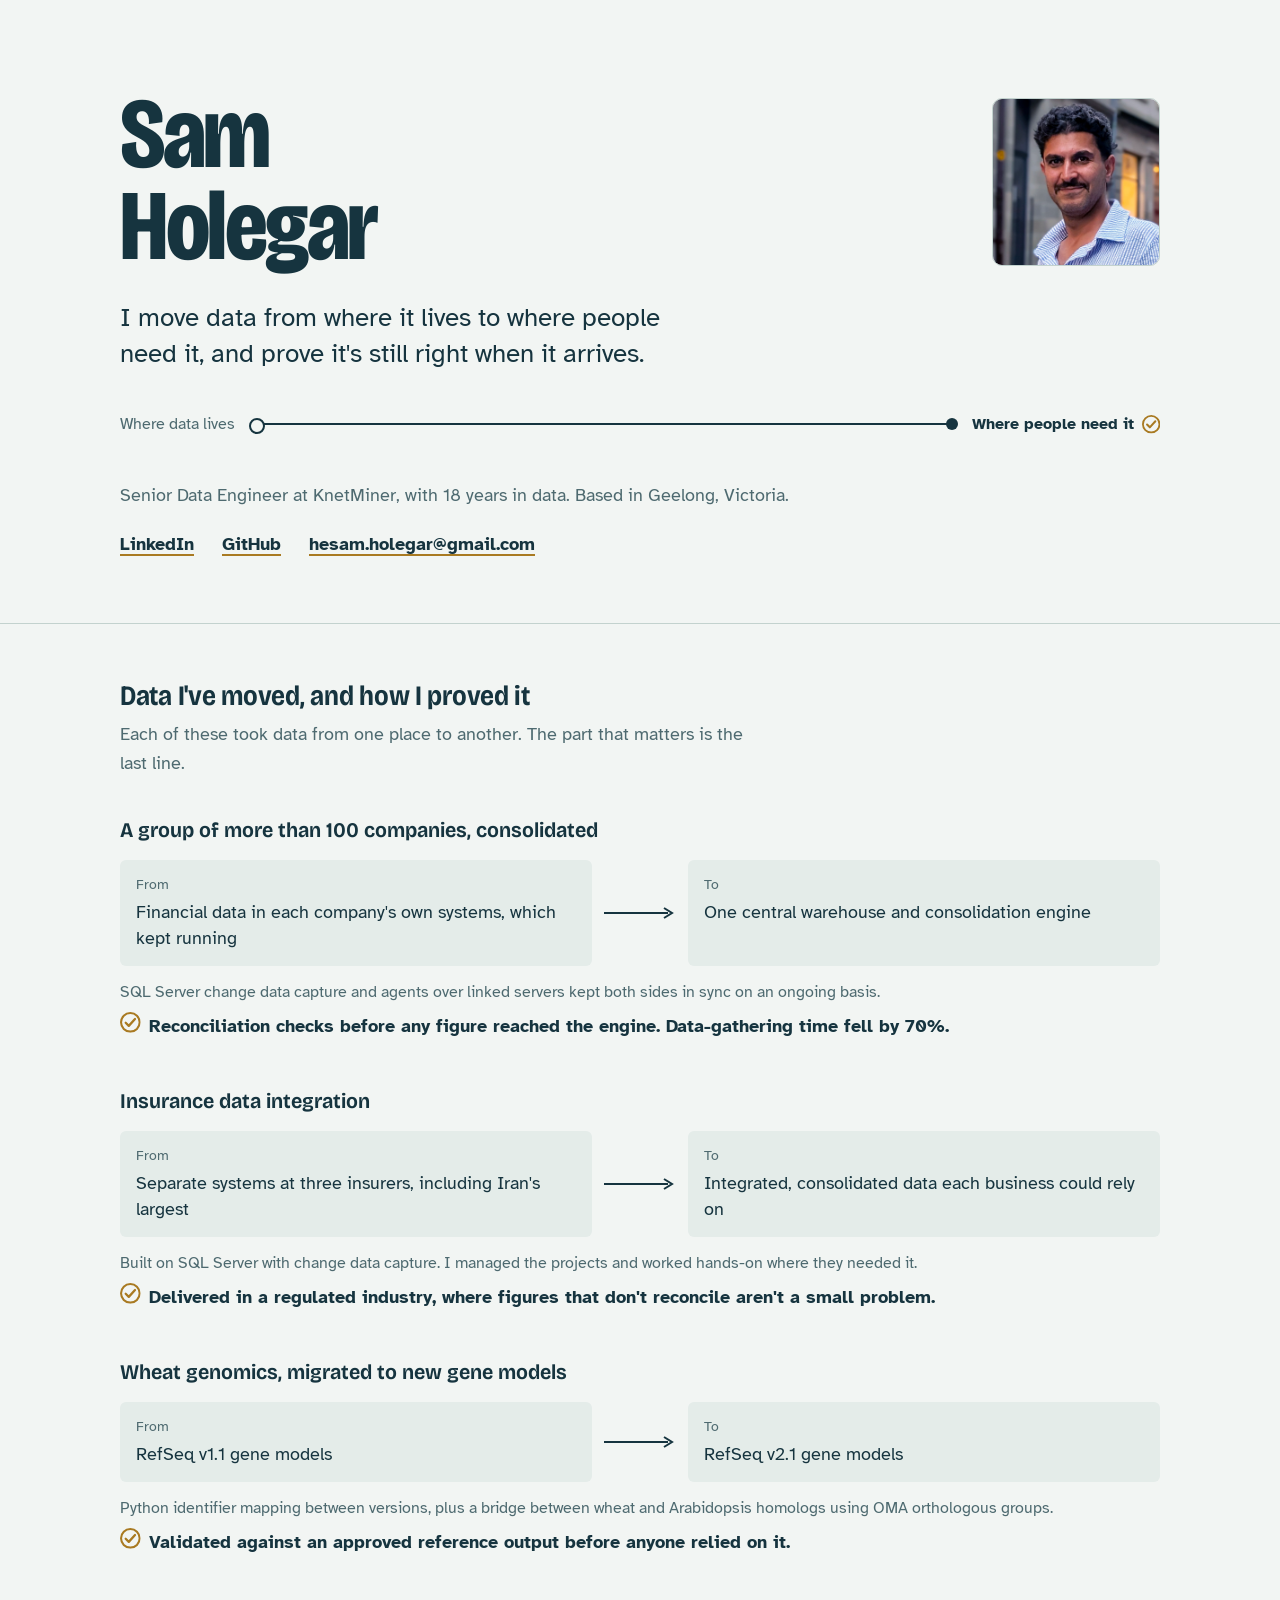
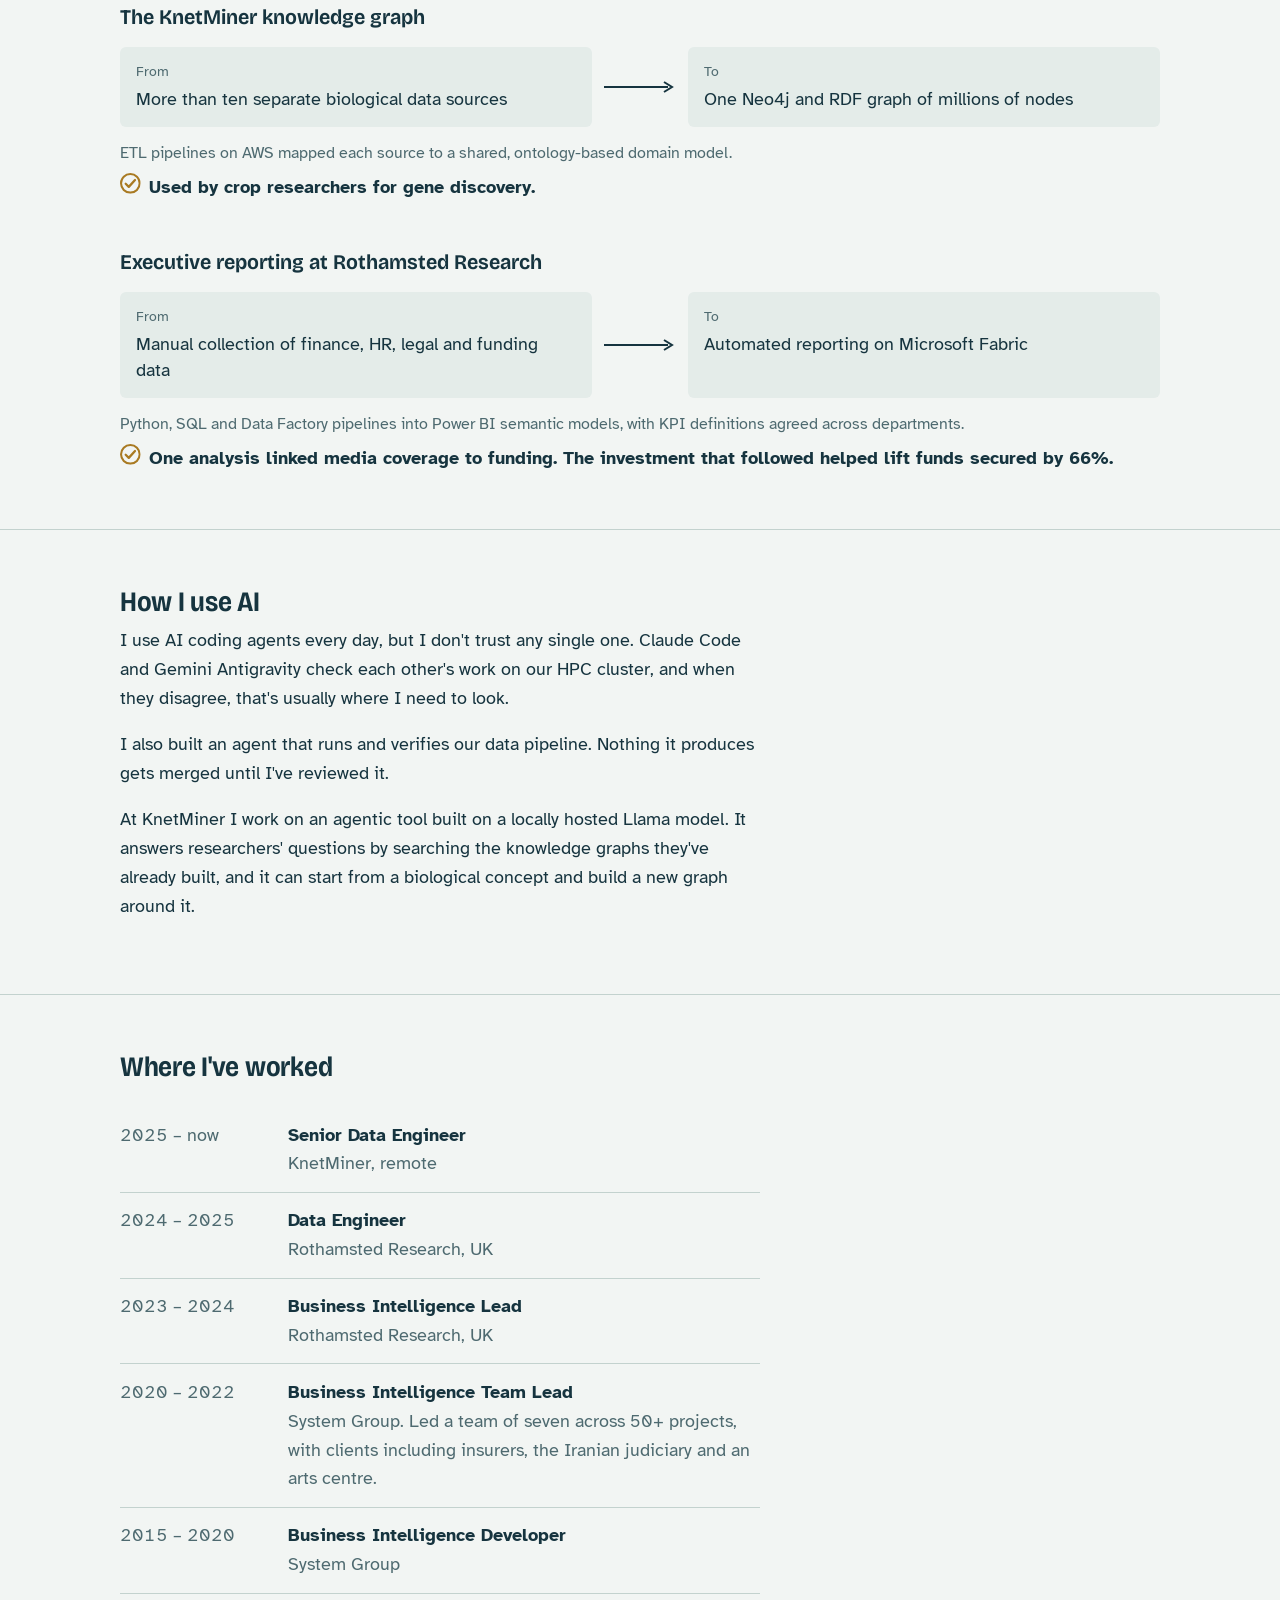
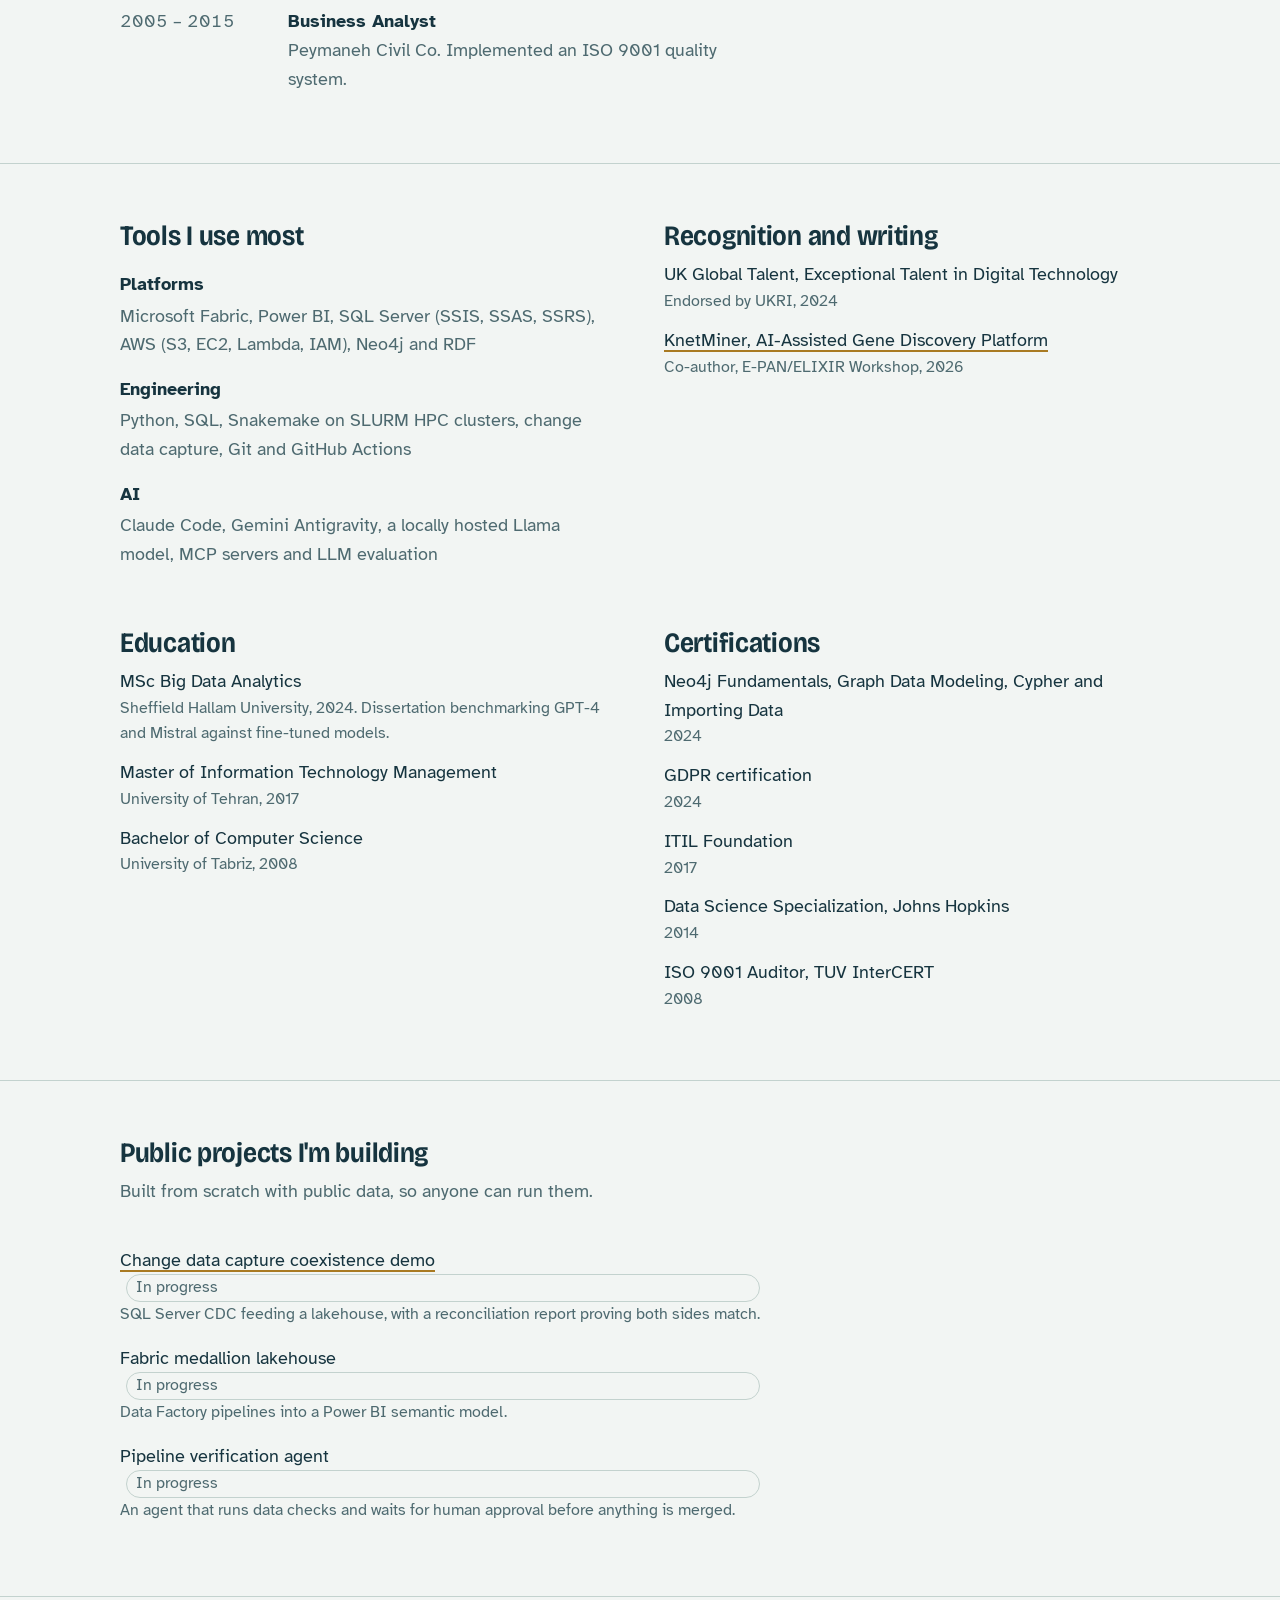
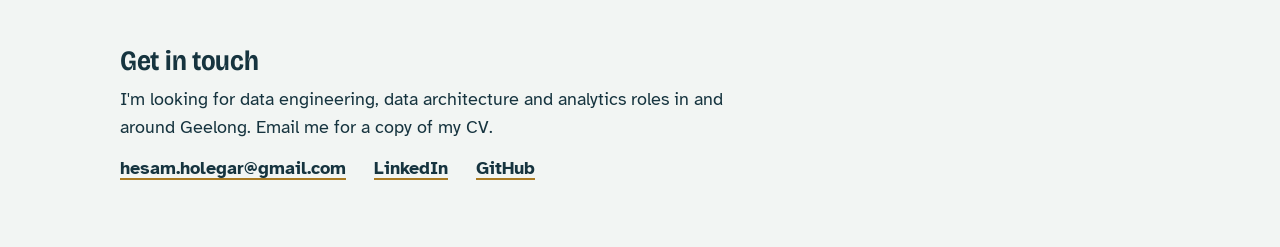
==== commit bb64b78f: "Add CDC demo project page and link it from the homepage Co-Authored-By: Claude Opus 5.5 <noreply@ant" ====
--- a/index.html
+++ b/index.html
@@ -180,7 +180,7 @@
       <h2>Public projects I'm building</h2>
       <p class="lede">Built from scratch with public data, so anyone can run them.</p>
       <ul class="plain building">
-        <li>Change data capture coexistence demo <span class="status">In progress</span><span>SQL Server CDC feeding a lakehouse, with a reconciliation report proving both sides match.</span></li>
+        <li><a href="projects/cdc-demo.html">Change data capture coexistence demo</a> <span class="status">In progress</span><span>SQL Server CDC feeding a lakehouse, with a reconciliation report proving both sides match.</span></li>
         <li>Fabric medallion lakehouse <span class="status">In progress</span><span>Data Factory pipelines into a Power BI semantic model.</span></li>
         <li>Pipeline verification agent <span class="status">In progress</span><span>An agent that runs data checks and waits for human approval before anything is merged.</span></li>
       </ul>
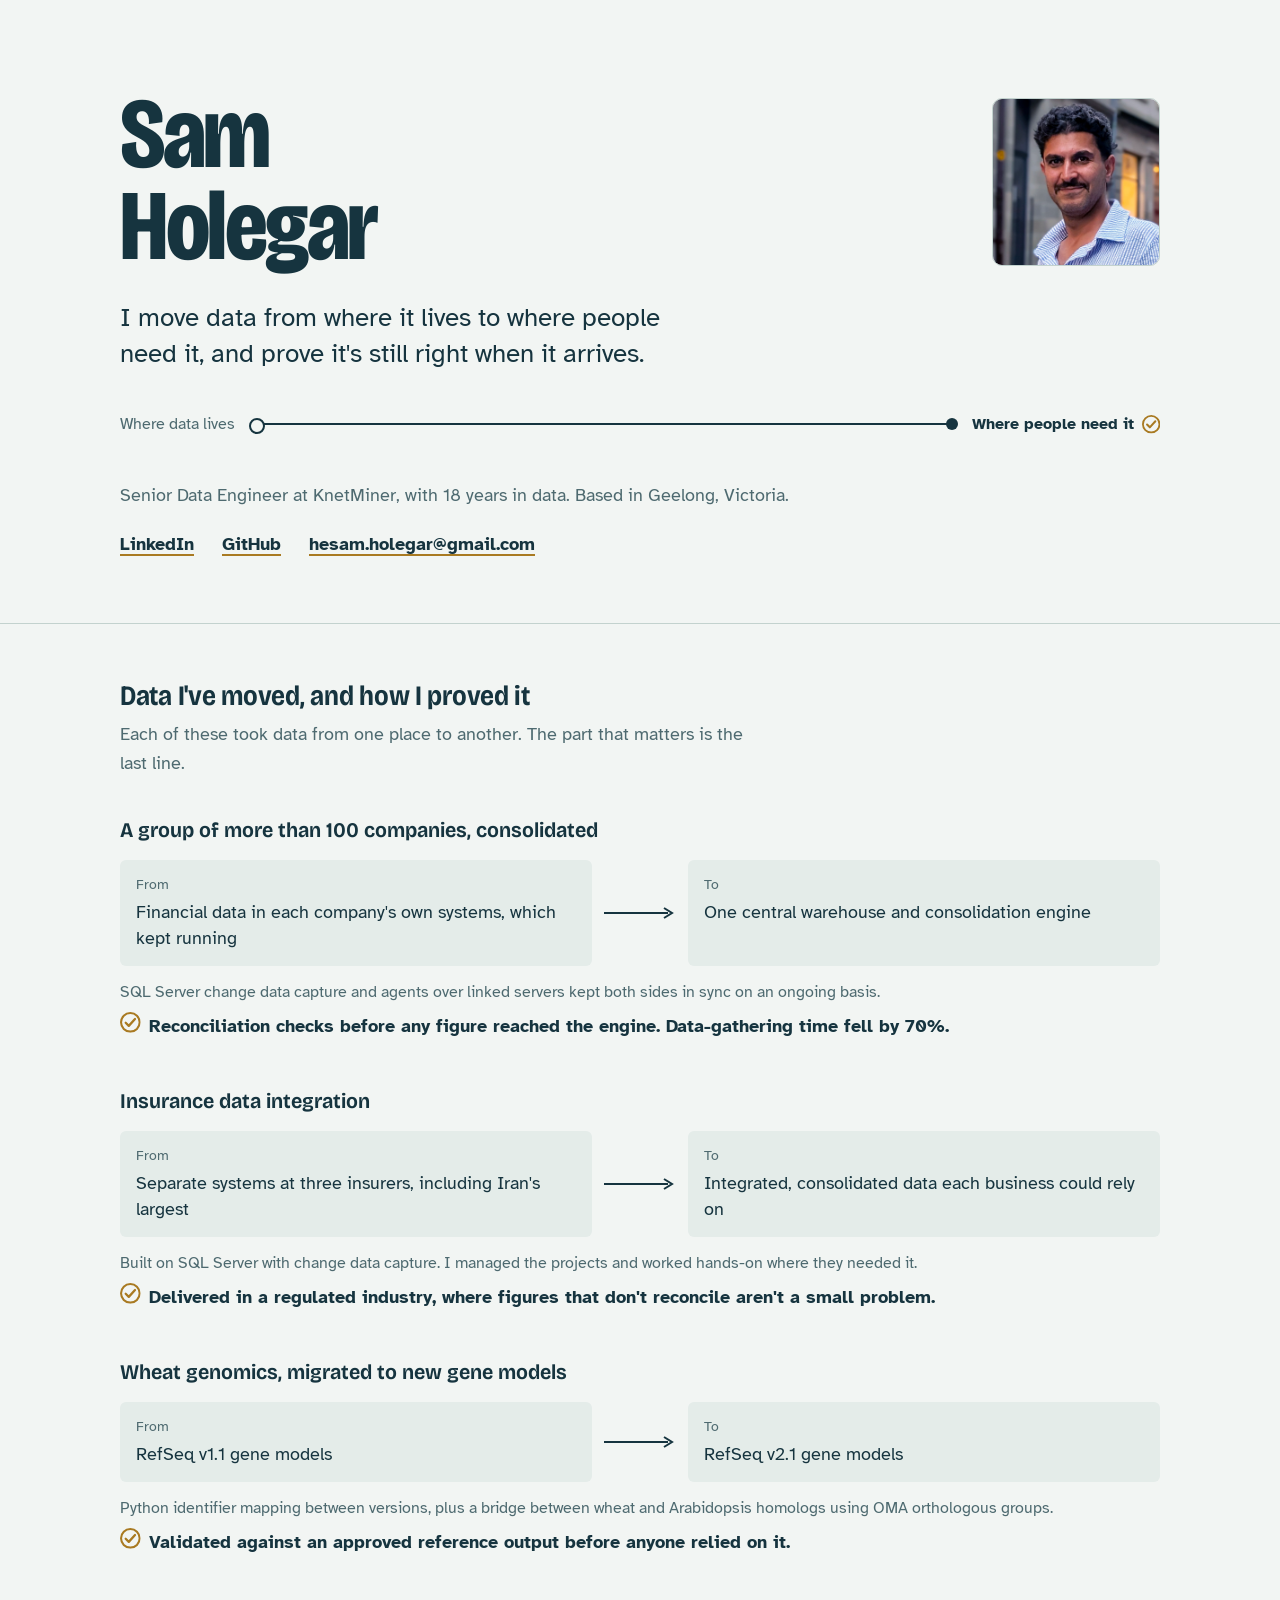
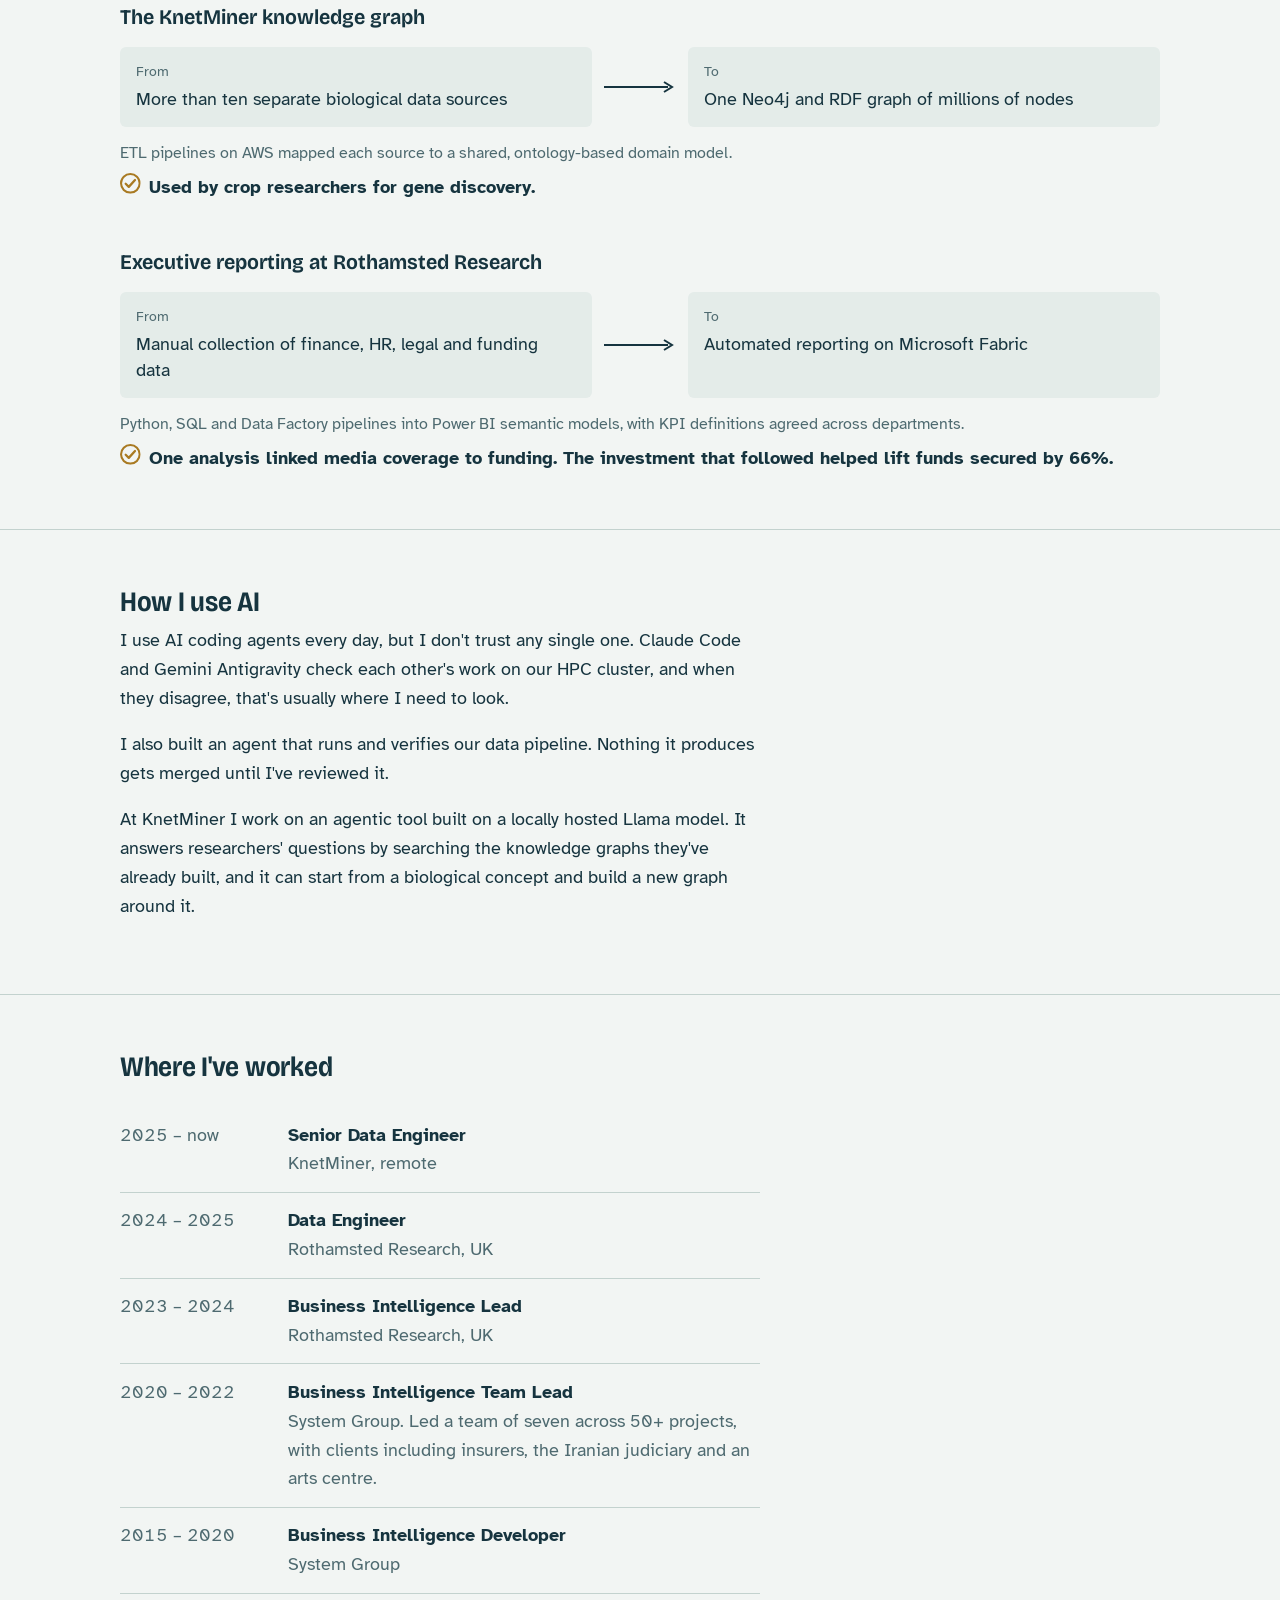
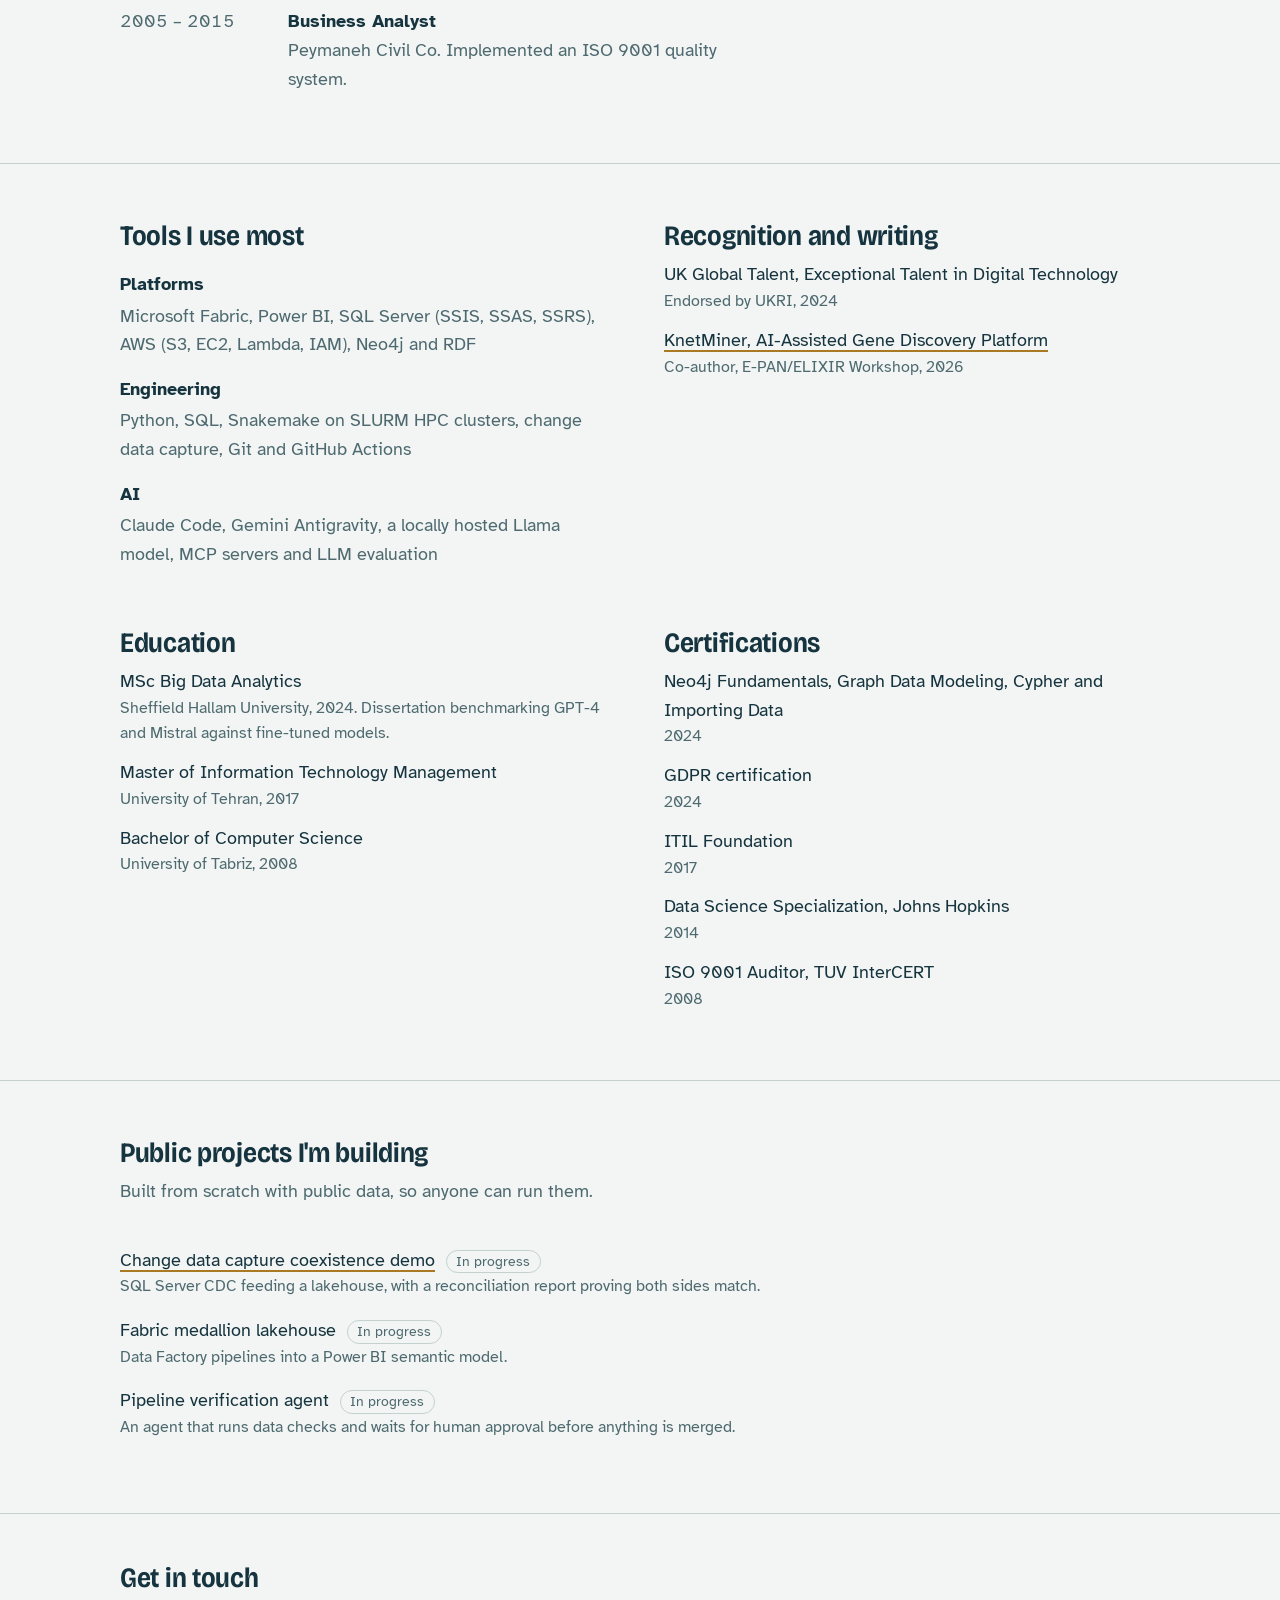
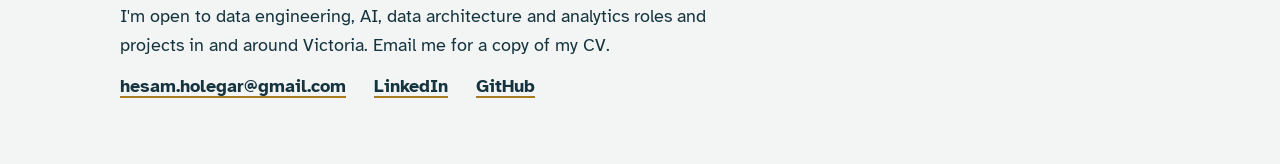
==== commit 02f1bbd6: "Update contact information in footer" ====
--- a/index.html
+++ b/index.html
@@ -191,7 +191,7 @@
 <footer>
   <div class="wrap measure">
     <h2>Get in touch</h2>
-    <p>I'm looking for data engineering, data architecture and analytics roles in and around Geelong. Email me for a copy of my CV.</p>
+    <p>I'm open to data engineering, AI, data architecture and analytics roles and projects in and around Victoria. Email me for a copy of my CV.</p>
     <ul class="links">
       <li><a href="mailto:hesam.holegar@gmail.com">hesam.holegar@gmail.com</a></li>
       <li><a href="https://www.linkedin.com/in/holegar">LinkedIn</a></li>
--- a/style.css
+++ b/style.css
@@ -115,7 +115,8 @@
 .stack dd { margin: .15rem 0 0; color: var(--muted); }
 
 .building li { margin-bottom: 1rem; }
-.status { display: inline-block; font-size: .85rem; color: var(--muted); border: 1px solid var(--line); border-radius: 999px; padding: 0 .6rem; margin-left: .35rem; }
+/* Scoped to .plain li so it outranks `.plain li span` above */
+.plain li .status { display: inline-block; font-size: .85rem; color: var(--muted); border: 1px solid var(--line); border-radius: 999px; padding: 0 .6rem; margin-left: .35rem; }
 
 footer { border-top: 1px solid var(--line); padding: 3rem 0 4rem; }
 footer p { margin: 0 0 .75rem; }
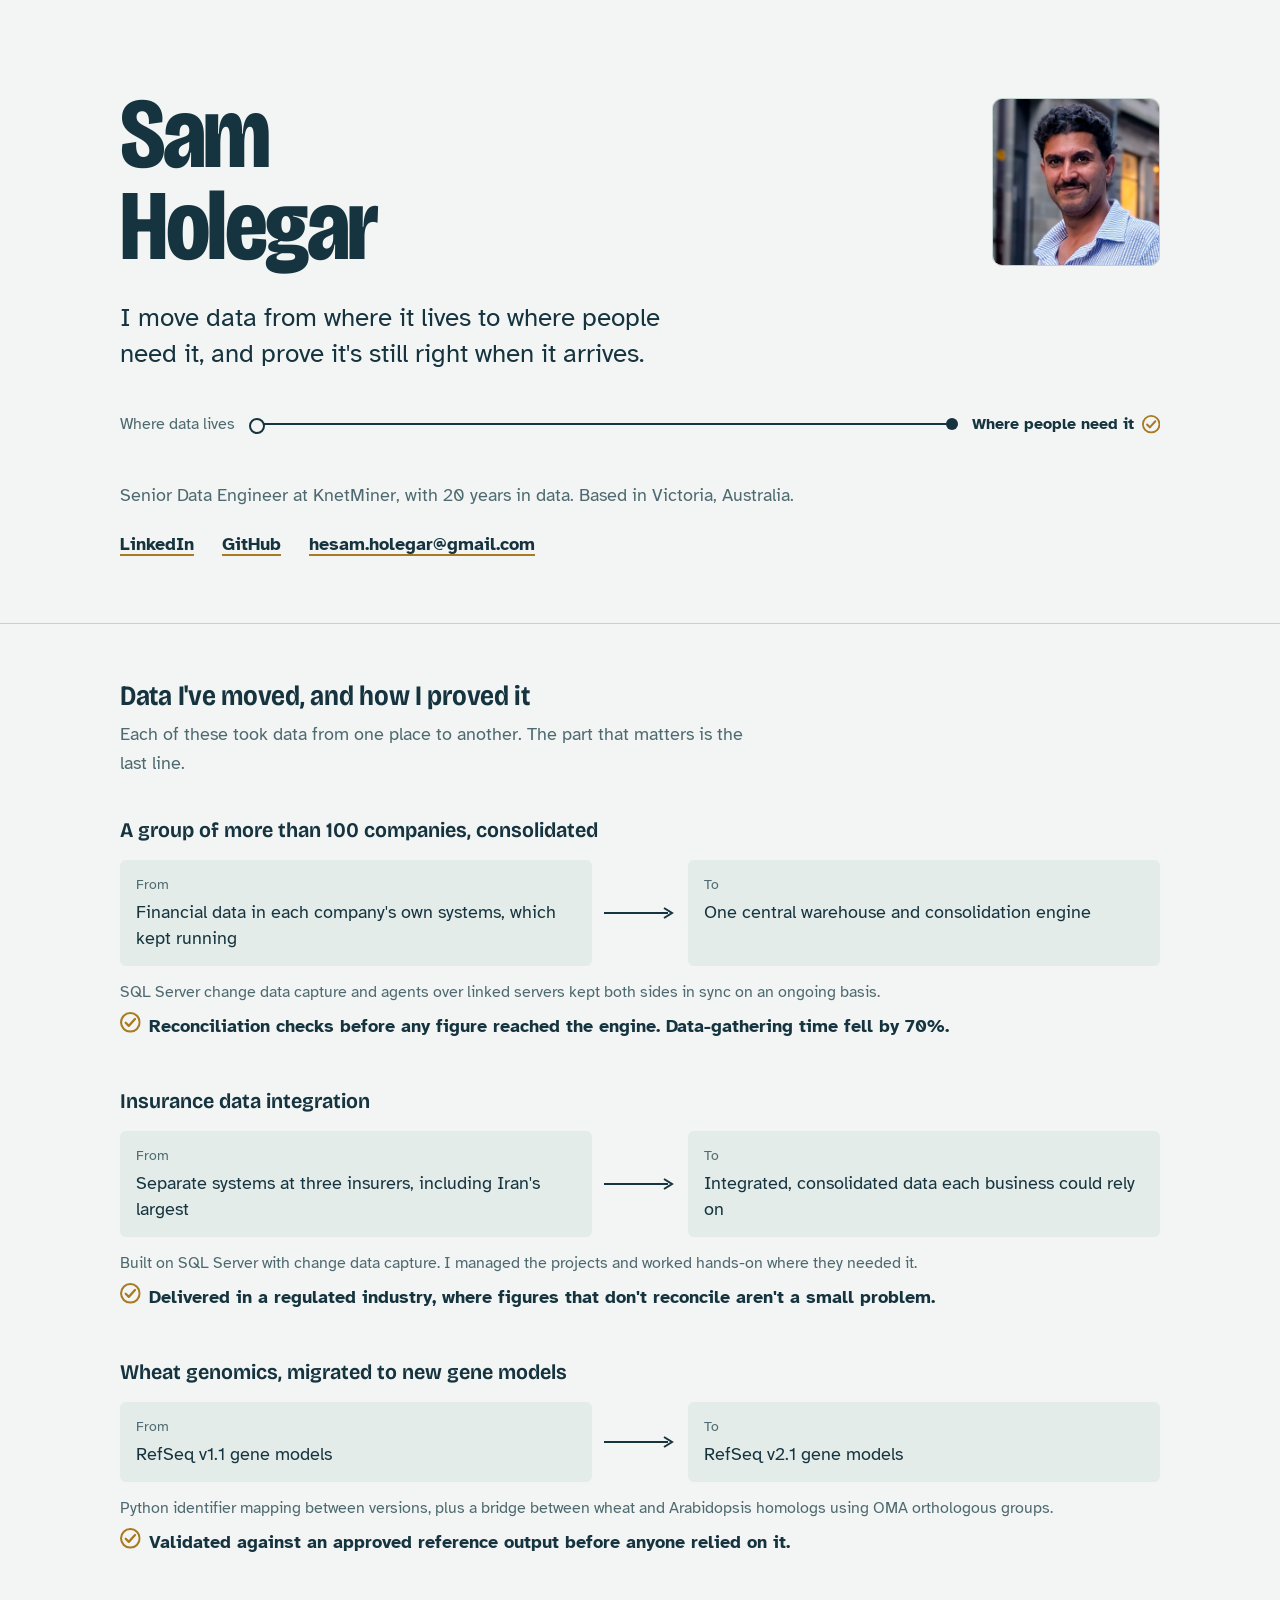
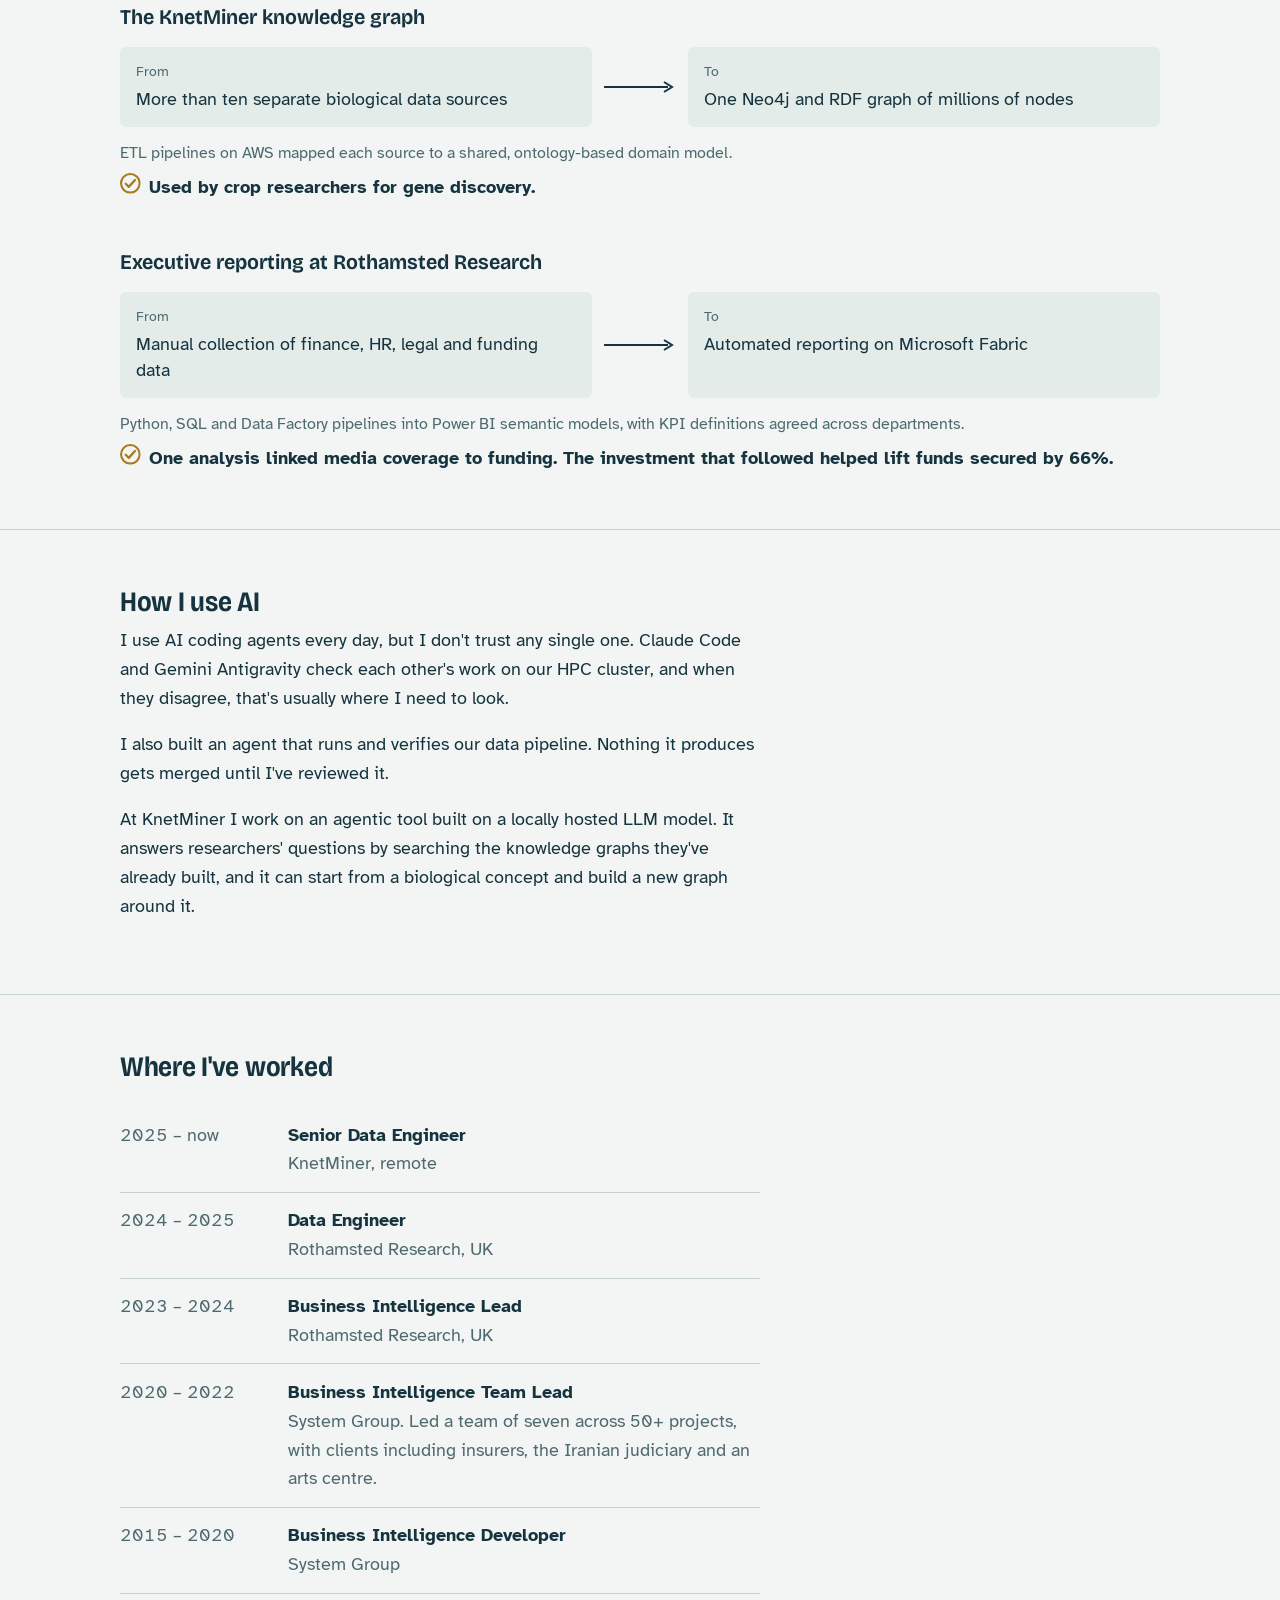
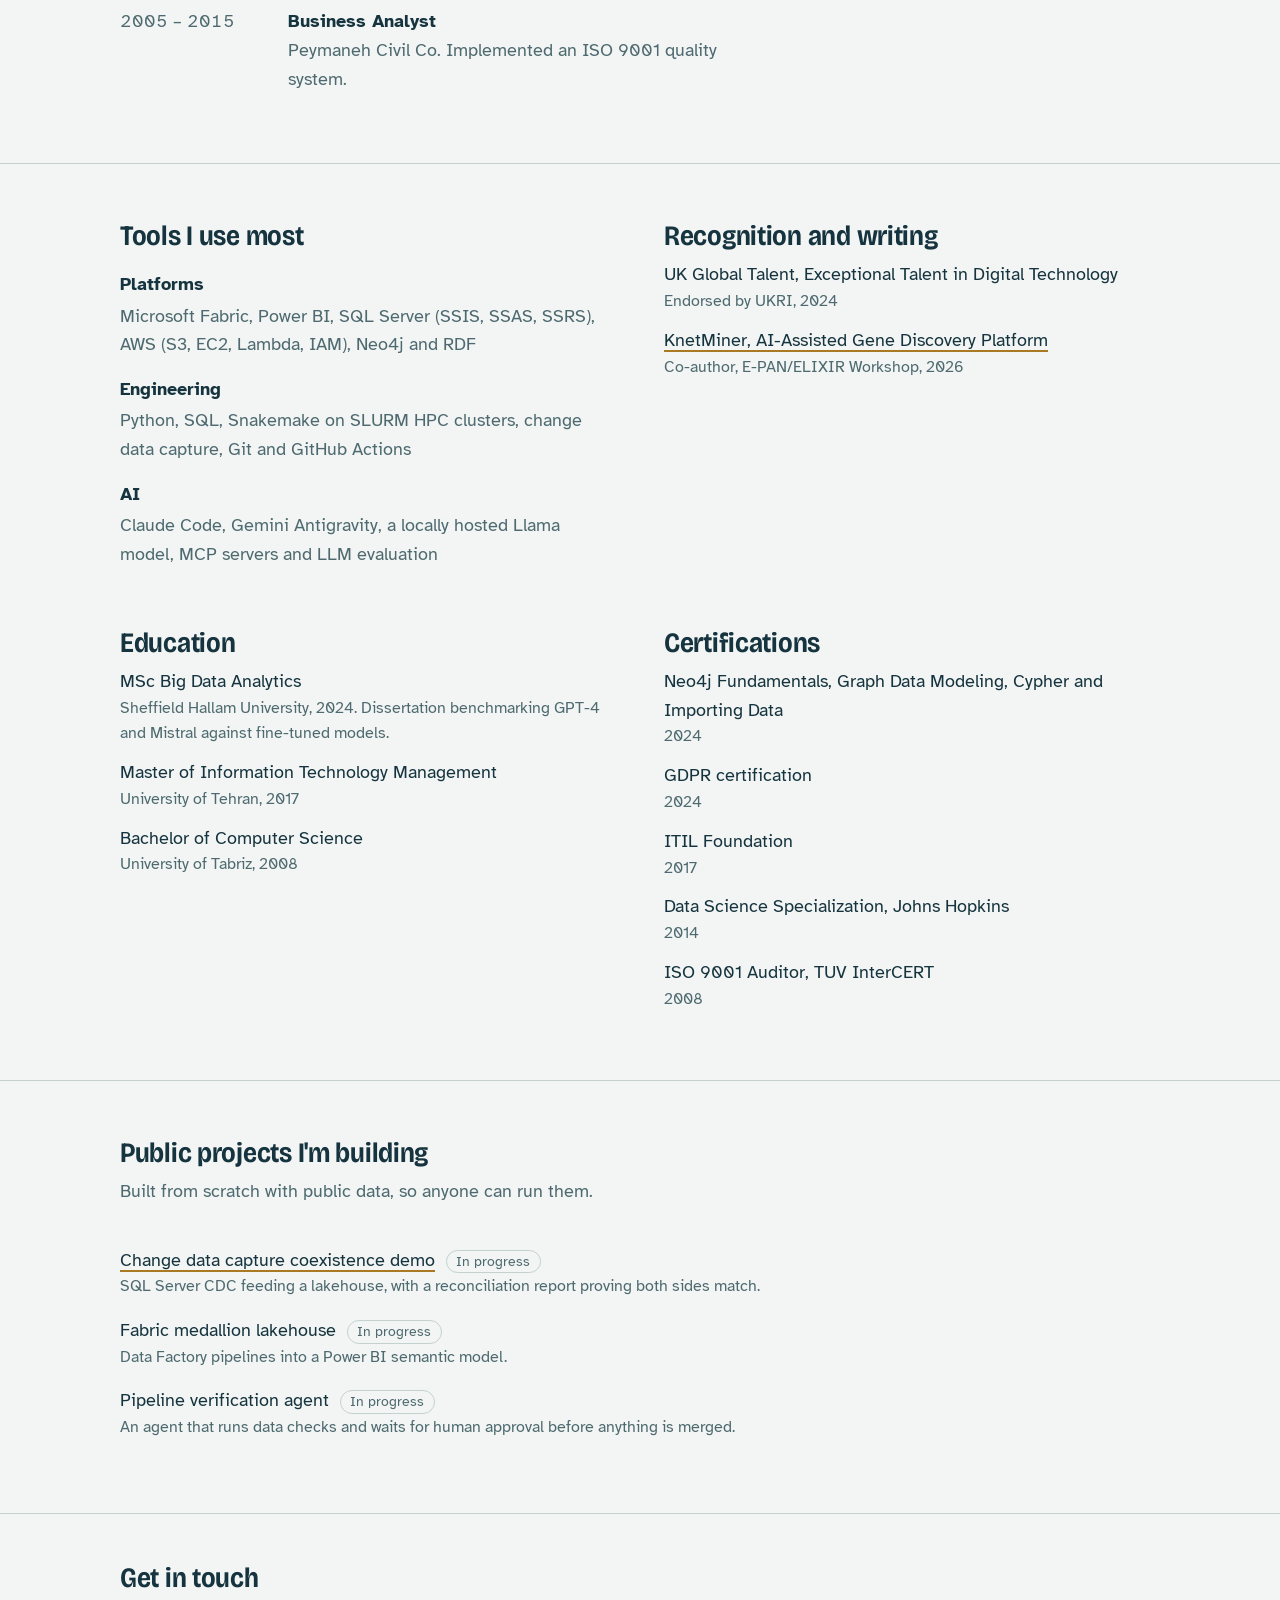
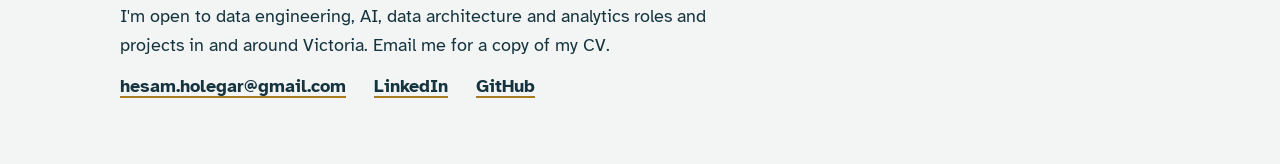
==== commit feaadd7a: "Update personal details in index.html Updated job experience and location details. Changed reference" ====
--- a/index.html
+++ b/index.html
@@ -3,7 +3,7 @@
 <head>
 <meta charset="utf-8">
 <meta name="viewport" content="width=device-width, initial-scale=1">
-<title>Sam Holegar, data engineer in Geelong</title>
+<title>Sam Holegar, data engineer in Victoria, Australia</title>
 <meta name="description" content="Sam Holegar is a data engineer in Geelong, Victoria. Data migration, change data capture, Microsoft Fabric, AWS and agentic AI.">
 <meta property="og:title" content="Sam Holegar, data engineer in Geelong">
 <meta property="og:description" content="I move data from where it lives to where people need it, and prove it's still right when it arrives.">
@@ -37,7 +37,7 @@
       <span class="end">Where people need it <svg class="check"><use href="#tick"/></svg></span>
     </div>
 
-    <p class="who">Senior Data Engineer at KnetMiner, with 18 years in data. Based in Geelong, Victoria.</p>
+    <p class="who">Senior Data Engineer at KnetMiner, with 20 years in data. Based in Victoria, Australia.</p>
     <ul class="links">
       <li><a href="https://www.linkedin.com/in/holegar">LinkedIn</a></li>
       <li><a href="https://github.com/holegar">GitHub</a></li>
@@ -116,7 +116,7 @@
       <h2>How I use AI</h2>
       <p>I use AI coding agents every day, but I don't trust any single one. Claude Code and Gemini Antigravity check each other's work on our HPC cluster, and when they disagree, that's usually where I need to look.</p>
       <p>I also built an agent that runs and verifies our data pipeline. Nothing it produces gets merged until I've reviewed it.</p>
-      <p>At KnetMiner I work on an agentic tool built on a locally hosted Llama model. It answers researchers' questions by searching the knowledge graphs they've already built, and it can start from a biological concept and build a new graph around it.</p>
+      <p>At KnetMiner I work on an agentic tool built on a locally hosted LLM model. It answers researchers' questions by searching the knowledge graphs they've already built, and it can start from a biological concept and build a new graph around it.</p>
     </div>
   </section>
 
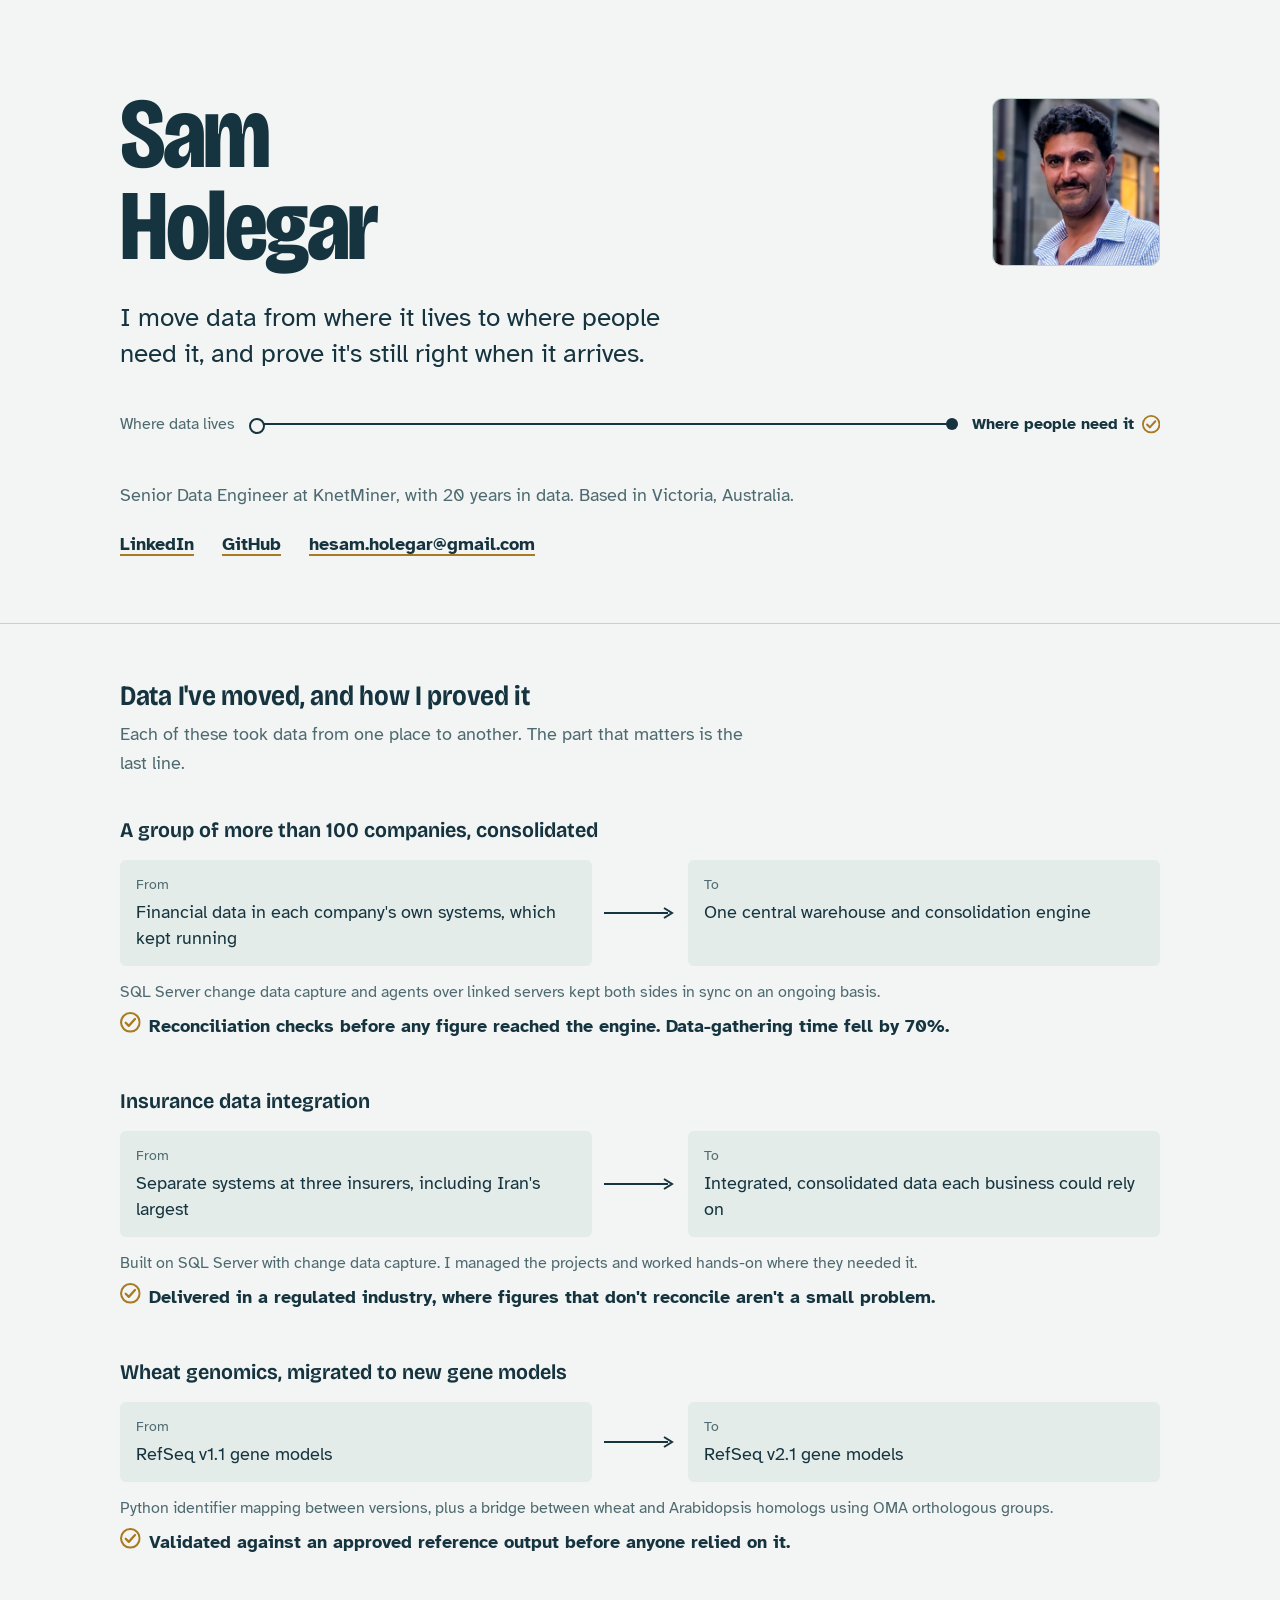
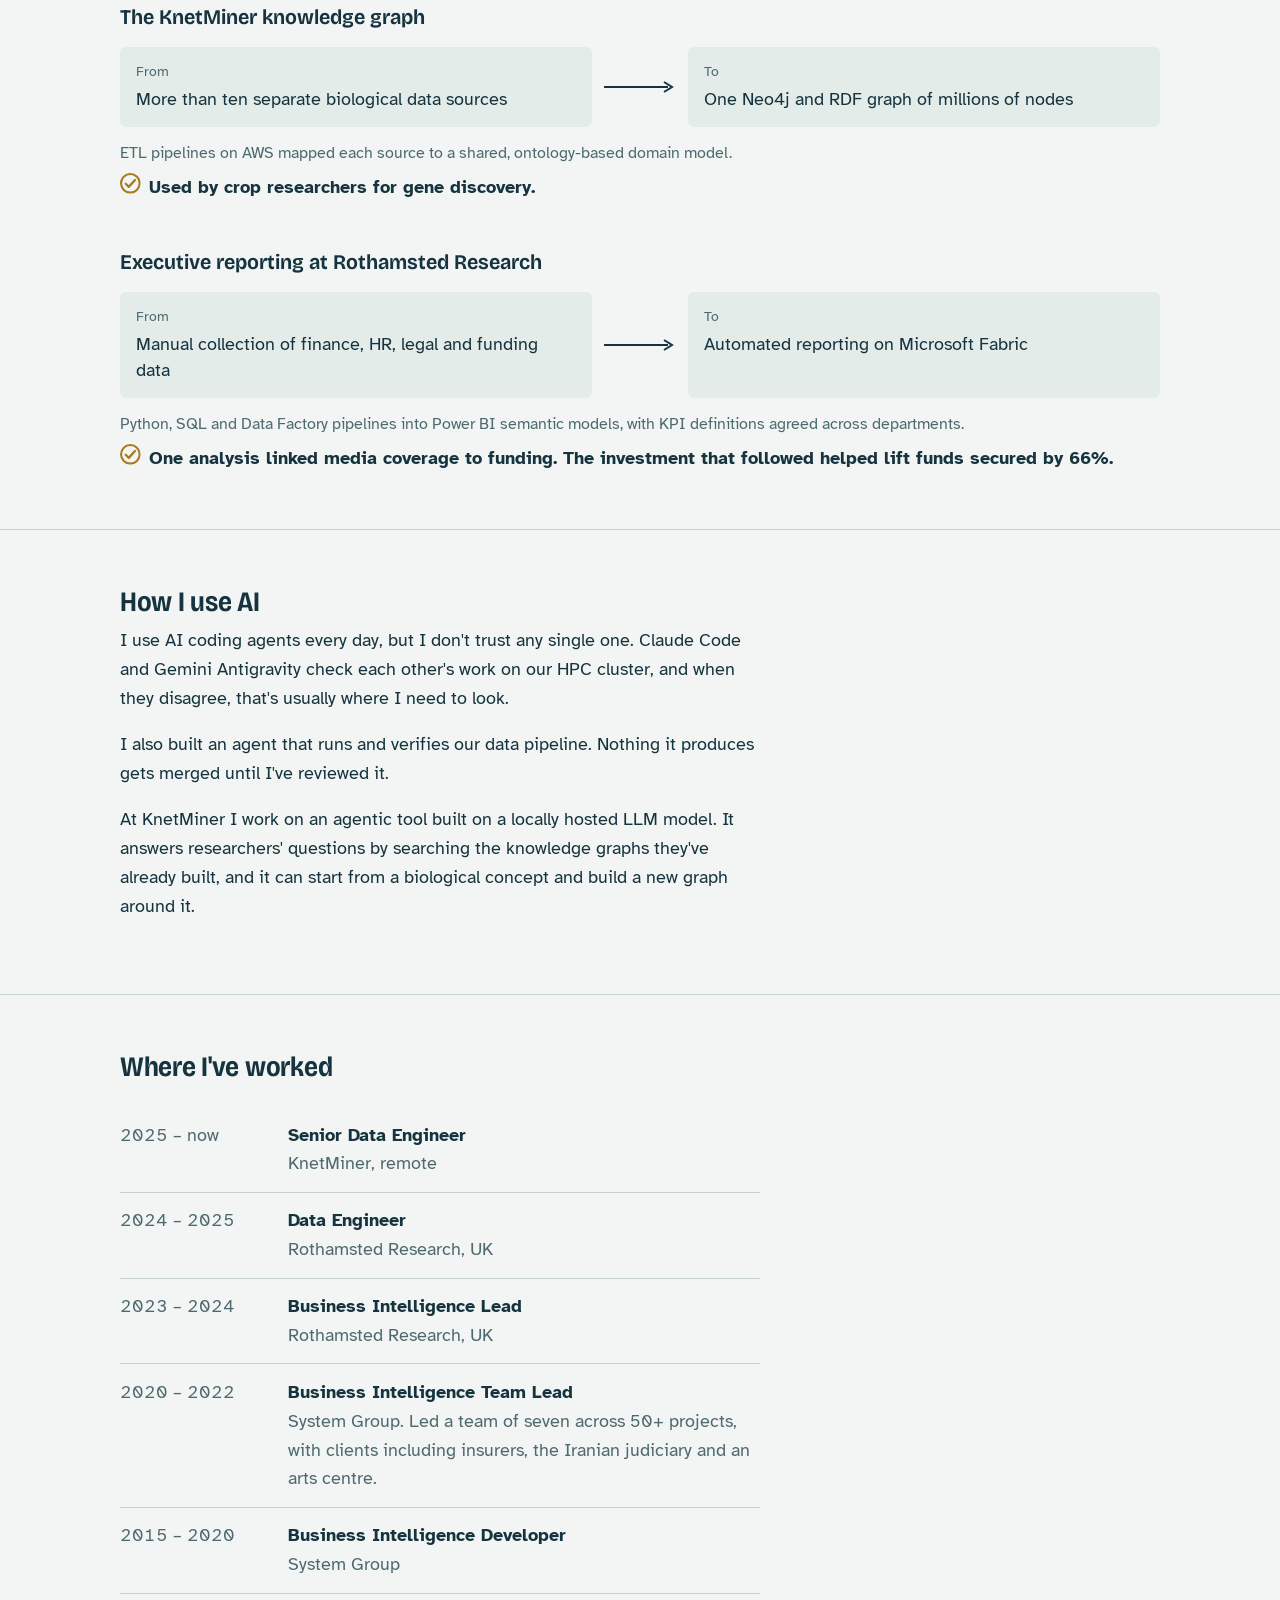
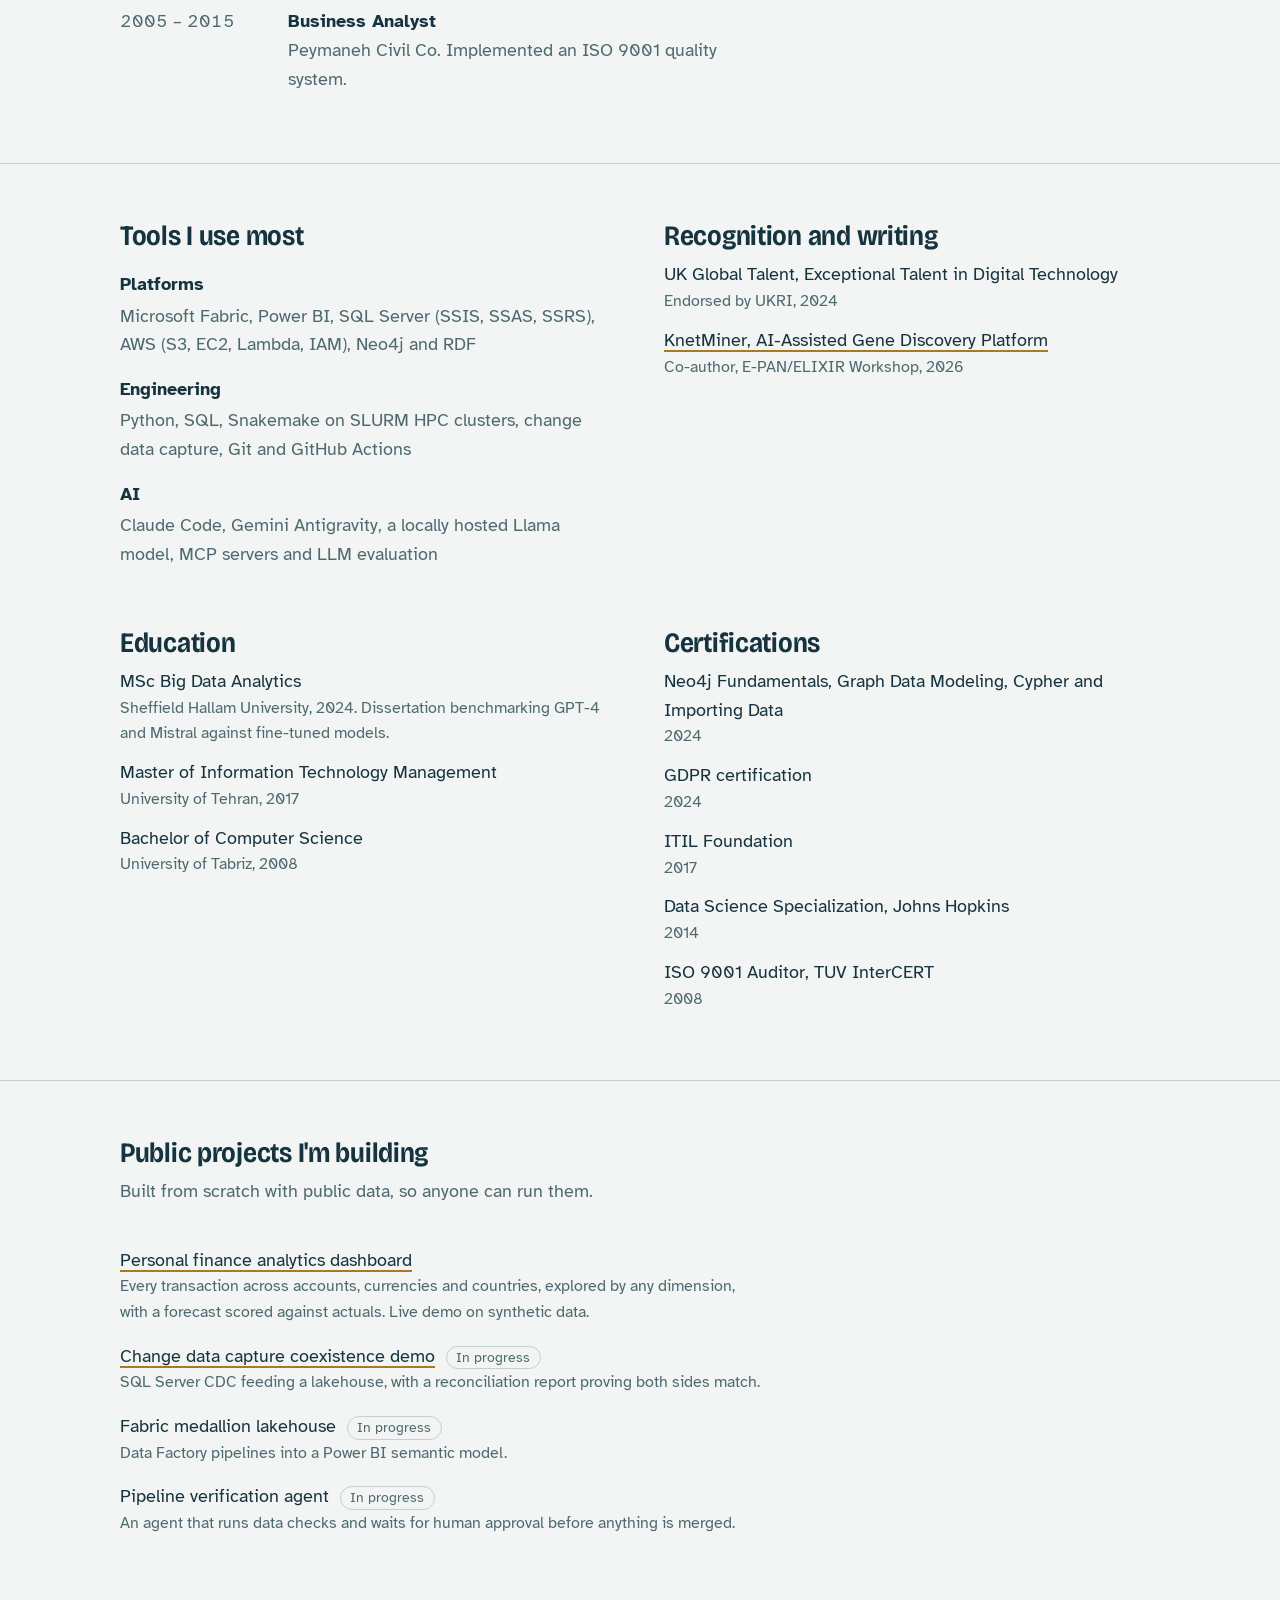
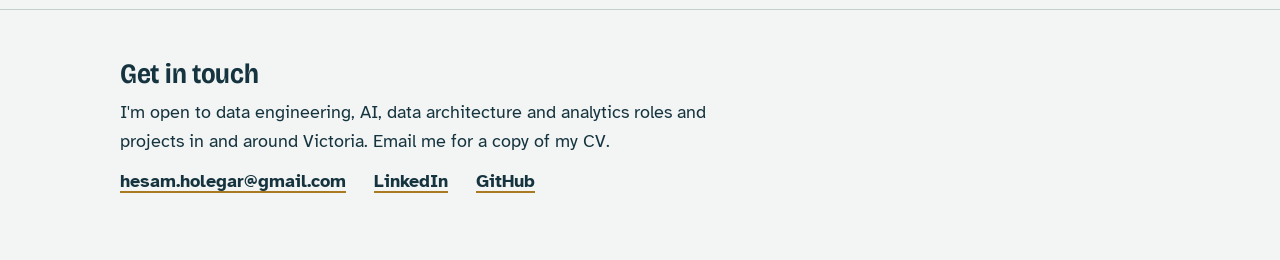
==== commit a644371f: "Add the personal finance analytics dashboard project page Links it from the homepage's public projec" ====
--- a/index.html
+++ b/index.html
@@ -180,6 +180,7 @@
       <h2>Public projects I'm building</h2>
       <p class="lede">Built from scratch with public data, so anyone can run them.</p>
       <ul class="plain building">
+        <li><a href="projects/wallet-analytics.html">Personal finance analytics dashboard</a><span>Every transaction across accounts, currencies and countries, explored by any dimension, with a forecast scored against actuals. Live demo on synthetic data.</span></li>
         <li><a href="projects/cdc-demo.html">Change data capture coexistence demo</a> <span class="status">In progress</span><span>SQL Server CDC feeding a lakehouse, with a reconciliation report proving both sides match.</span></li>
         <li>Fabric medallion lakehouse <span class="status">In progress</span><span>Data Factory pipelines into a Power BI semantic model.</span></li>
         <li>Pipeline verification agent <span class="status">In progress</span><span>An agent that runs data checks and waits for human approval before anything is merged.</span></li>
